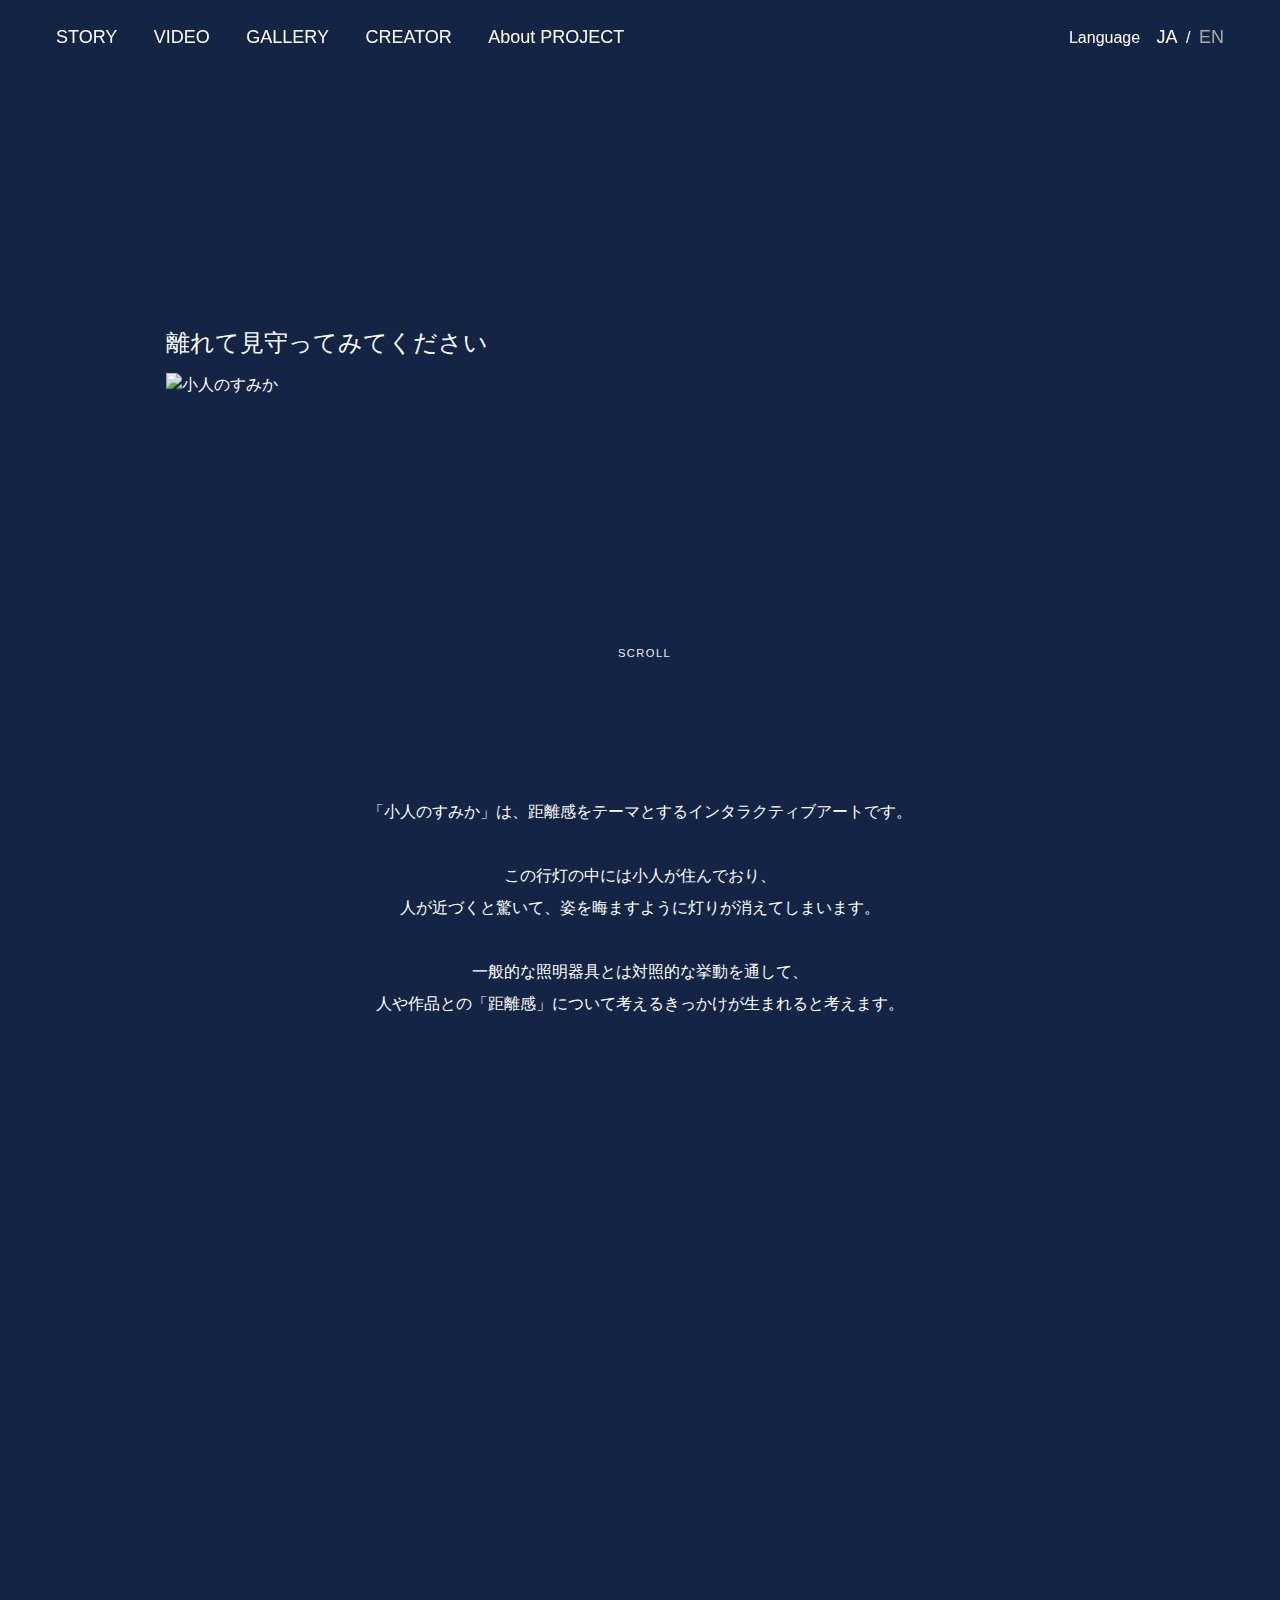
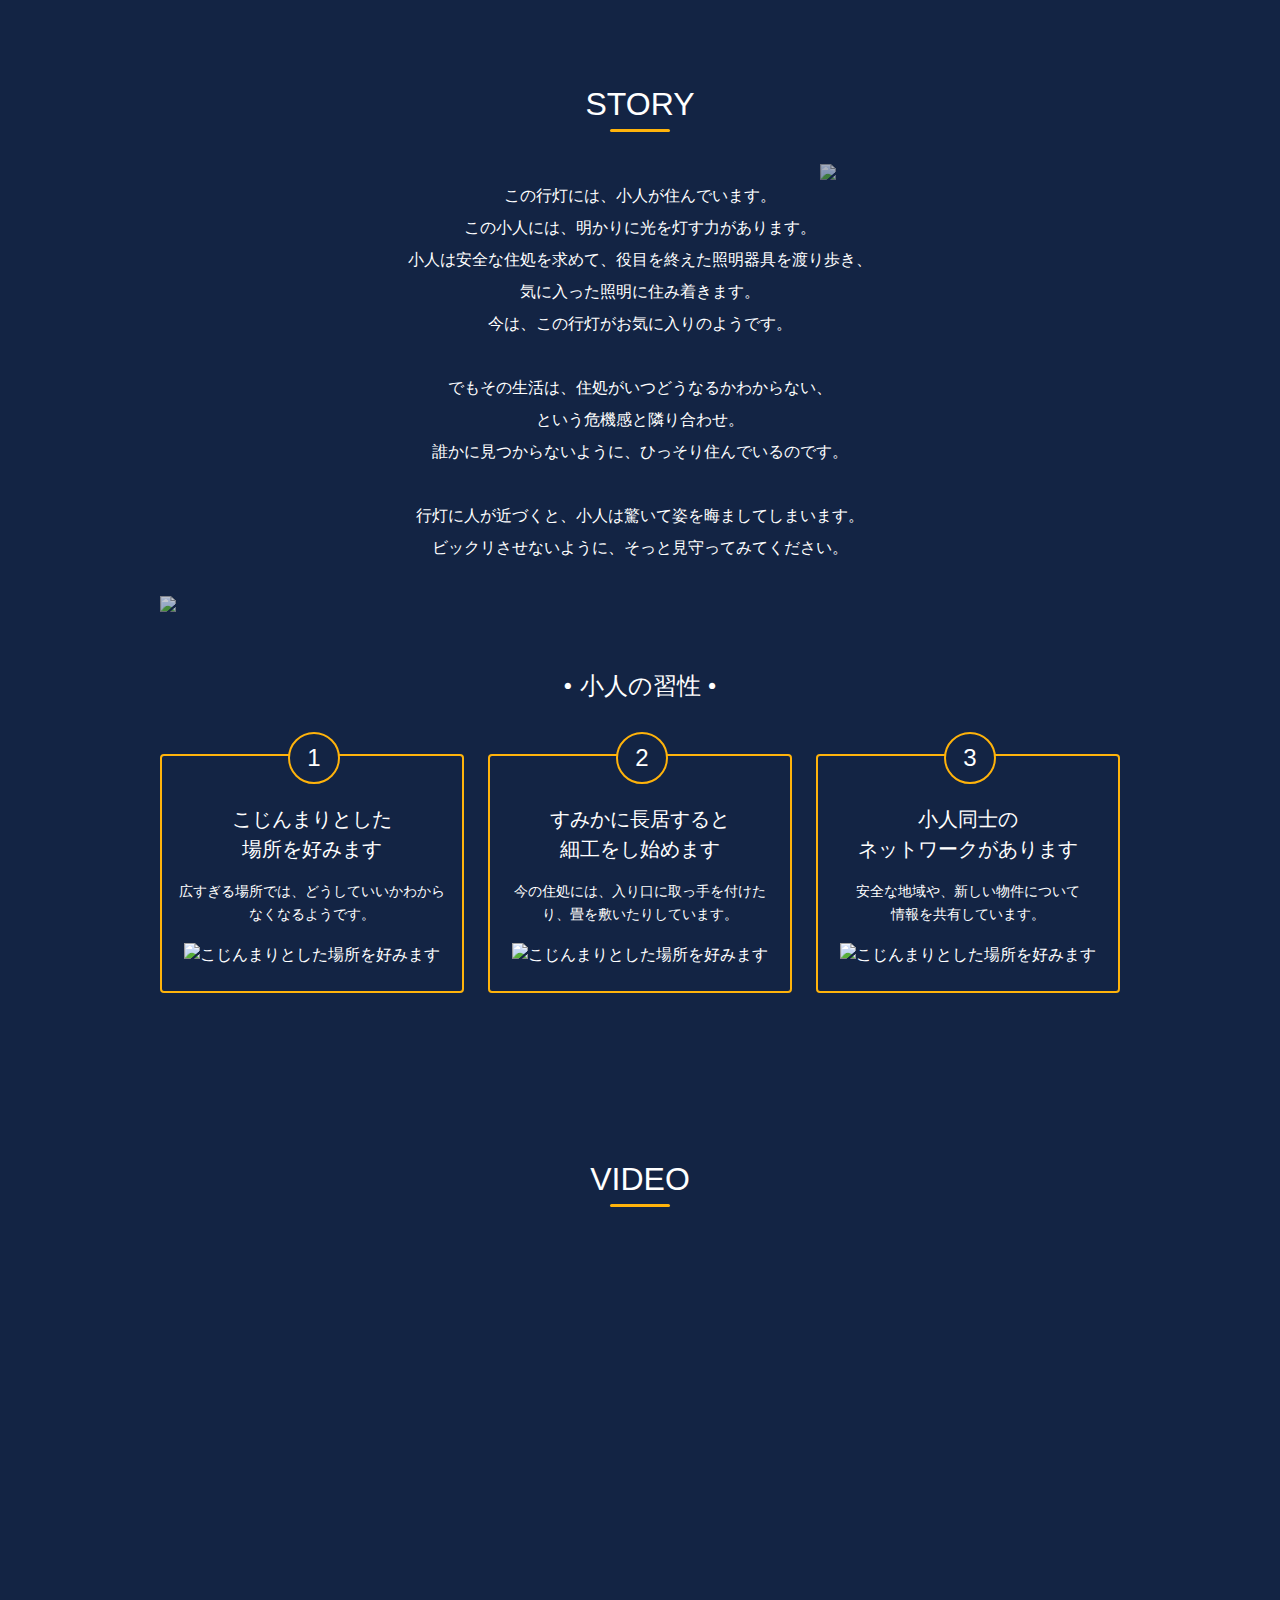
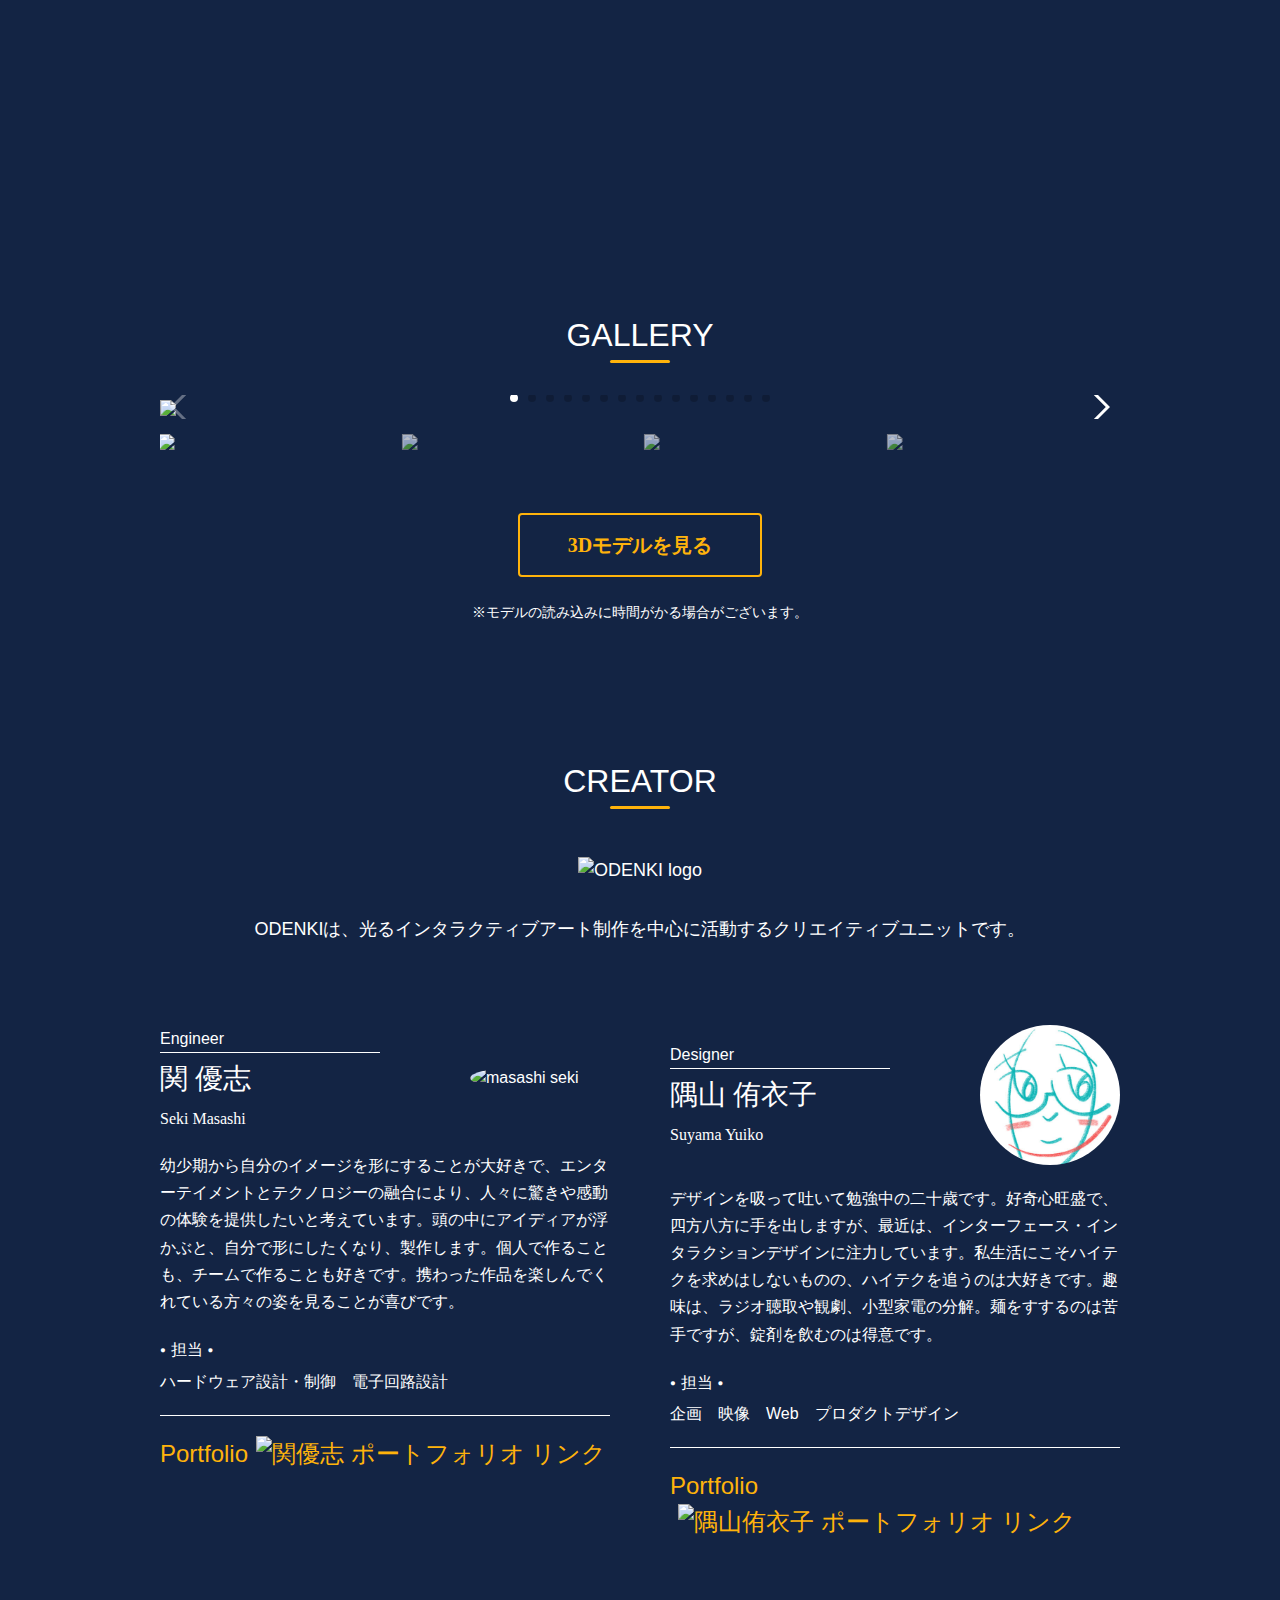
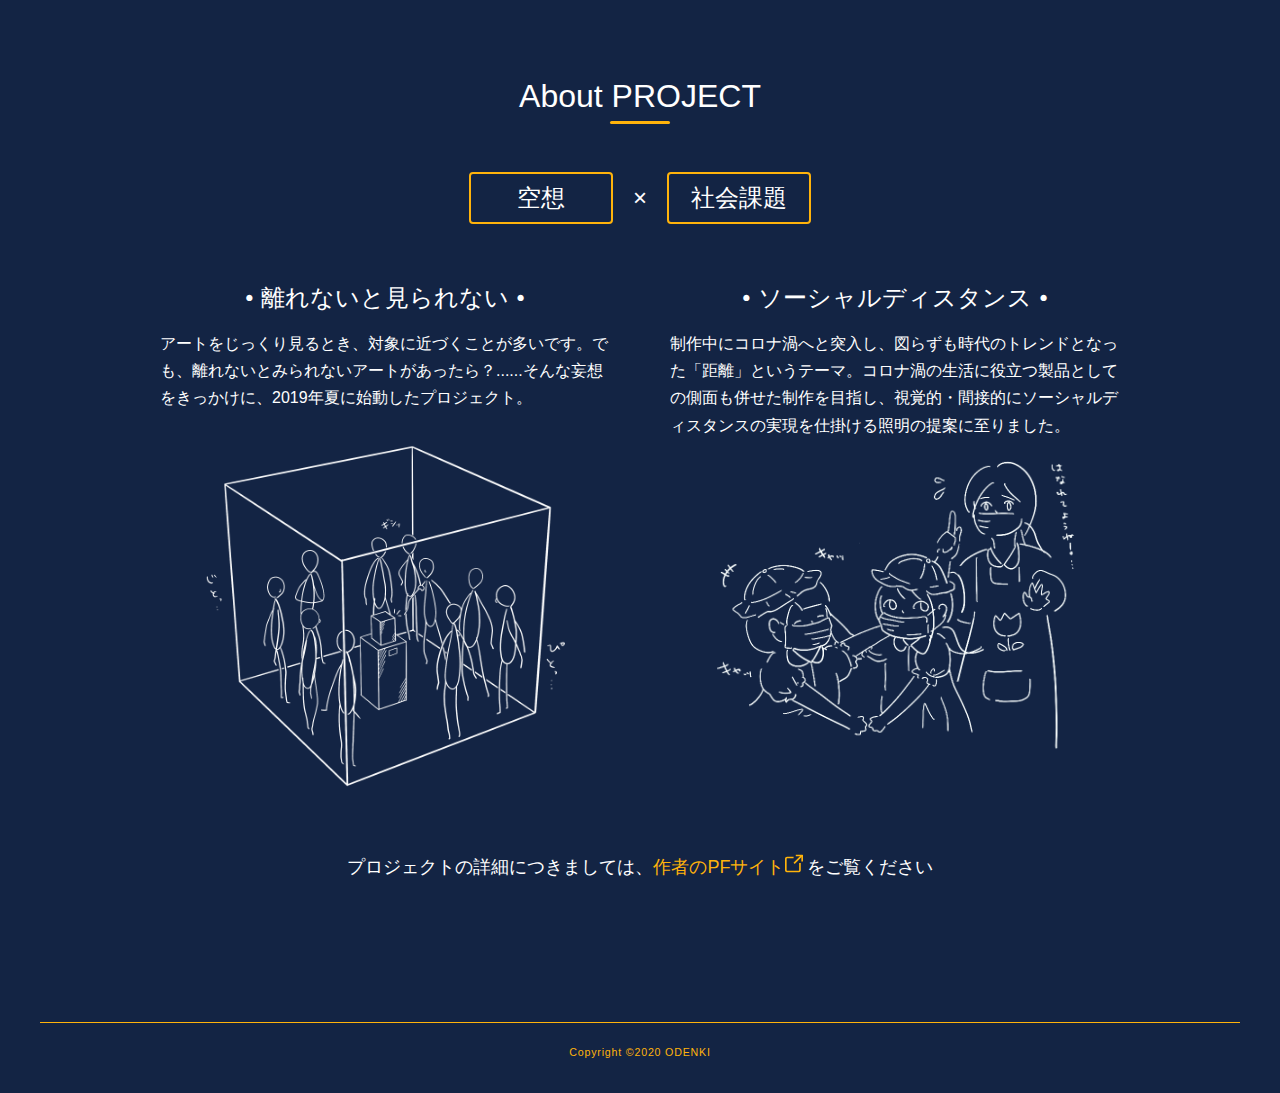
==== docs/index.html @ a50a271d "動画の復活" ====
<!DOCTYPE html>
<html lang="ja">

<head prefix="og: http://ogp.me/ns# fb: http://ogp.me/ns/fb# website: http://ogp.me/ns/website#">
  <meta charset="utf-8">
  <title>小人のすみか | ODENKI</title>
  <link rel="stylesheet" href="styles/swiper.min.css">
  <link rel="stylesheet" href="styles/styles.css">
  <link rel="stylesheet" href="styles/header.css">
  <meta property="og:url" content="https://sumikko-mountain.github.io/the-dwelling-of-dwarf/" />
  <meta property="og:type" content="website" />
  <meta property="og:title" content="小人のすみか | ODENKI" />
  <meta property="og:description" content="インタラクティブアート「小人のすみか」の作品紹介ページです。" />
  <meta property="og:site_name" content="小人のすみか" />
  <meta property="og:image" content="http://drive.google.com/uc?export=view&id=1J8R47Rl4eun4Mq2E51QcaLqMOpoLp362" />
  <meta property="fb:app_id" content="4544812775591364" />

  <meta name="twitter:card" content="summary_large_image" />
  <meta name="twitter:site" content="@odenki_lab" />
  <meta name="twitter:player" content="@odenki_lab" />
  <!--favicon-->
  <link rel="icon" href="./img/favicon.ico" />
  <link rel="apple-touch-icon" href="./img/favicons/apple-touch-icon-180x180.png" sizes="180x180">
  <link rel="icon" type="image/png" href="./img/favicons/android-chrome-192x192.png" sizes="192x192">

  <meta name="viewport" content="initial-scale=1,maximum-scale=1,user-scalable=no" />
  <!--font-->
  <script type="text/javascript" src="//typesquare.com/3/tsst/script/ja/typesquare.js?5f212f1631a04631a9715ceee90393a3"
    charset="utf-8"></script>
  <!--JS-->
  <script src="./js/swiper.min.js"></script>
  <script src="https://code.jquery.com/jquery-3.5.1.min.js"
    integrity="sha256-9/aliU8dGd2tb6OSsuzixeV4y/faTqgFtohetphbbj0=" crossorigin="anonymous"></script>

</head>

<body>




  <!-- header -->
  <header class="header" id="head_wrap">
    <div class="inner">
      <div id="mobile-head">

        <div id="nav-toggle">
          <div>
            <span></span>
            <span></span>
            <span></span>
          </div>
        </div>
      </div>
      <nav id="global-nav">
        <ul class="menus">
          <li class="menu"><a href="#story">STORY</a></li>
          <li class="menu"><a href="#video">VIDEO</a></li>
          <li class="menu"><a href="#gallery">GALLERY</a></li>
          <li class="menu"><a href="#creator">CREATOR</a></li>
          <li class="menu"><a href="#creator">About PROJECT</a></li>
        </ul>
        <ul class="langu-menu">
          <li class="language last-menu">
            <div>
              <span id="language-menu">Language</span>
              <a class="language-choice" href="./index.html">JA</a>
              <span class="language-or">/</span>
              <a id="inactive" class="language-choice" href="./index-en.html">EN</a>
            </div>
          </li>

        </ul>
      </nav>
    </div>
  </header>
  <!-- /header -->



  <!-- hero background video -->
  <div class="video-wrap">
    <!-- video file -->
    <video id="bg-video" src="./img/dwarf_webmovie_half.webm" poster="./img/dwarf_hero.jpg" autoplay loop></video>
    <!-- contentss on video -->
    <div class="on-video">
      <div class="catch-copy">
        <p class="copy">離れて見守ってみてください</p>
        <img src="./img/andon_logo_wh.svg" alt="小人のすみか"></img>
      </div>

    </div>

    <div class="scrolldown"><span>SCROLL</span></div>

  </div>


  <main>

    <section class="scrollbox1">

      <div class="text-center">
        <p class="ja">
          「小人のすみか」は、距離感をテーマとするインタラクティブアートです。
        </p>
        <p class="ja">
          この行灯の中には小人が住んでおり、<br>
          人が近づくと驚いて、姿を晦ますように灯りが消えてしまいます。
        </p>
        <p class="ja">
          一般的な照明器具とは対照的な挙動を通して、<br>
          人や作品との「距離感」について考えるきっかけが生まれると考えます。
        </p>
      </div>



    </section>


    <div class="parallax-bg">
      <!--固定背景-->
    </div>

    <section class="one-section scrollbox2">

      <h2><a class="section-title" name="story">STORY</a></h2>



      <div class="story">
        <img class="dwarf-lighting" src="./img/dwarf_lighting_wh.png">
        <img class="dwarf-search" src="./img/dwarf_search_wh.png">

        <div class="text-center story">
          <p class="ja">
            この行灯には、小人が住んでいます。<br>
            この小人には、明かりに光を灯す力があります。<br>
            小人は安全な住処を求めて、役目を終えた照明器具を渡り歩き、<br>
            気に入った照明に住み着きます。<br>
            今は、この行灯がお気に入りのようです。<br>
          </p>
          <p class="ja">
            でもその生活は、住処がいつどうなるかわからない、<br>
            という危機感と隣り合わせ。<br>
            誰かに見つからないように、ひっそり住んでいるのです。<br>
          </p>
          <p class="ja">
            行灯に人が近づくと、小人は驚いて姿を晦ましてしまいます。<br>
            ビックリさせないように、そっと見守ってみてください。
          </p>
        </div>
      </div>




      <section class="habit">
        <h3 class="habit-head"><span class="text_maru">●</span><span class="text_title">小人の習性</span><span
            class="text_maru">●</span></h3>


        <div class="flexBox-habitat">

          <section class="card-habit">

            <div class="card-content">
              <h4 class="habit-title">こじんまりとした<br>場所を好みます</h4>
              <p class="habit-detail">
                広すぎる場所では、どうしていいかわからなくなるようです。
              </p>
              <img class="habit-img" src="img/dwarf_neatly_wh.png" alt="こじんまりとした場所を好みます">
            </div>

            <div class="maru">
              <span>1</span>
            </div>

          </section>


          <section class="card-habit">

            <div class="card-content">
              <h4 class="habit-title">すみかに長居すると<br>
                細工をし始めます</h4>
              <p class="habit-detail">
                今の住処には、入り口に取っ手を付けたり、畳を敷いたりしています。<br>
              </p>
              <img class="habit-img" src="img/dwarf_carpenter_wh.png" alt="こじんまりとした場所を好みます">
            </div>

            <div class="maru">
              <span>2</span>
            </div>

          </section>


          <section class="card-habit">

            <div class="card-content">
              <h4 class="habit-title">小人同士の<br>
                ネットワークがあります</h4>
              <p class="habit-detail">
                安全な地域や、新しい物件について<br>
                情報を共有しています。
              </p>
              <img class="habit-img" src="img/dwarf_network_wh.png" alt="こじんまりとした場所を好みます">
            </div>

            <div class="maru">
              <span>3</span>
            </div>

          </section>

      </section>



    </section>




    <!--VIDEO-->
    <section class="one-section">
      <h2><a class="section-title" name="video">VIDEO</a></h2>
      <div class="youtube-wrap">
        <iframe width="800" height="450" src="https://www.youtube.com/embed/JTCc5haTbww" frameborder="0"
          allow="accelerometer; autoplay; encrypted-media; gyroscope; picture-in-picture" allowfullscreen></iframe>
      </div>


    </section>


    <!--GALLERY-->
    <section class="one-section">
      <h2><a class="section-title" name="gallery">GALLERY</a></h2>


      <div class="sample sample06">
        <div class="swiper-container main">
          <div class="swiper-wrapper">
            <div class="swiper-slide"><img src="./img/gallery/01_IMG_1844_edit.jpg"></div>
            <div class="swiper-slide"><img src="./img/gallery/02_IMG_1835_edit.jpg"></div>
            <div class="swiper-slide"><img src="./img/gallery/03_IMG_1994_edit.jpg"></div>
            <div class="swiper-slide"><img src="./img/gallery/04_IMG_2103_edit.jpg"></div>
            <div class="swiper-slide"><img src="./img/gallery/05_IMG_2032_edit.jpg"></div>
            <div class="swiper-slide"><img src="./img/gallery/06_IMG_2113_edit.jpg"></div>
            <div class="swiper-slide"><img src="./img/gallery/07_IMG_0069_edit.jpg"></div>
            <div class="swiper-slide"><img src="./img/gallery/08_IMG_0078_edit.jpg"></div>
            <div class="swiper-slide"><img src="./img/gallery/09_IMG_0072_edit.jpg"></div>
            <div class="swiper-slide"><img src="./img/gallery/10_S__4694038_edit.jpg"></div>
            <div class="swiper-slide"><img src="./img/gallery/11_IMG_1052_edit.jpg"></div>
            <div class="swiper-slide"><img src="./img/gallery/12_IMG_1112_edit.jpg"></div>
            <div class="swiper-slide"><img src="./img/gallery/13_IMG_1403_edit.jpg"></div>
            <div class="swiper-slide"><img src="./img/gallery/14_IMG_1906_edit.jpg"></div>
            <div class="swiper-slide"><img src="./img/gallery/15_IMG_1396_edit.jpg"></div>
          </div>

          <div class="swiper-pagination"></div>

          <div class="swiper-button-prev"></div>
          <div class="swiper-button-next"></div>

        </div>

        <div class="swiper-container thumbnail">
          <div class="swiper-wrapper">
            <div class="swiper-slide"><img src="./img/gallery/01_IMG_1844_edit.jpg"></div>
            <div class="swiper-slide"><img src="./img/gallery/02_IMG_1835_edit.jpg"></div>
            <div class="swiper-slide"><img src="./img/gallery/03_IMG_1994_edit.jpg"></div>
            <div class="swiper-slide"><img src="./img/gallery/04_IMG_2103_edit.jpg"></div>
            <div class="swiper-slide"><img src="./img/gallery/05_IMG_2032_edit.jpg"></div>
            <div class="swiper-slide"><img src="./img/gallery/06_IMG_2113_edit.jpg"></div>
            <div class="swiper-slide"><img src="./img/gallery/07_IMG_0069_edit.jpg"></div>
            <div class="swiper-slide"><img src="./img/gallery/08_IMG_0078_edit.jpg"></div>
            <div class="swiper-slide"><img src="./img/gallery/09_IMG_0072_edit.jpg"></div>
            <div class="swiper-slide"><img src="./img/gallery/10_S__4694038_edit.jpg"></div>
            <div class="swiper-slide"><img src="./img/gallery/11_IMG_1052_edit.jpg"></div>
            <div class="swiper-slide"><img src="./img/gallery/12_IMG_1112_edit.jpg"></div>
            <div class="swiper-slide"><img src="./img/gallery/13_IMG_1403_edit.jpg"></div>
            <div class="swiper-slide"><img src="./img/gallery/14_IMG_1906_edit.jpg"></div>
            <div class="swiper-slide"><img src="./img/gallery/15_IMG_1396_edit.jpg"></div>
          </div>
        </div>
      </div>



      <div class="model-link">
        <a class="btn-border" href="./3dviewer/model.html">3Dモデルを見る</a>
        <p>※モデルの読み込みに時間がかる場合がございます。</p>
      </div>

    </section>





    <!--CREATOR-->
    <section class="one-section">
      <h2><a class="section-title" name="creator">CREATOR</a></h2>
      <div class="about-odenki">
        <img class="logo" src="img/odenki_ logoset.svg" alt="ODENKI logo">
        <p>ODENKIは、光るインタラクティブアート制作を中心に活動するクリエイティブユニットです。</p>
      </div>
      <div class="flexBox-creator">


        <section class="a-creator flex-two-item first-flex-item">

          <div class="creator-about">
            <div class="names">
              <p class="job-title">Engineer</p>
              <h3 class="name">関 優志</h3>
              <p class="name-en">Seki Masashi</p>
            </div>
            <img class="creator-img" src="img/sekineko.png" alt="masashi seki">
          </div>

          <div class="creator-detail">
            <p class="introduction">
              幼少期から自分のイメージを形にすることが大好きで、エンターテイメントとテクノロジーの融合により、人々に驚きや感動の体験を提供したいと考えています。頭の中にアイディアが浮かぶと、自分で形にしたくなり、製作します。個人で作ることも、チームで作ることも好きです。携わった作品を楽しんでくれている方々の姿を見ることが喜びです。
            </p>
            <p class="role-head"><span class="text_maru">●</span><span class="text_title">担当</span><span
                class="text_maru">●</span></p>
            <p class="role">ハードウェア設計・制御　電子回路設計
            </p>
          </div>

          <div class="portfolio external-link">
            <a href="https://www.masashi.tech/">Portfolio<span><img src="./img/external-link_yw.svg"
                  alt="関優志 ポートフォリオ リンク"></span></a>
          </div>

        </section>
        <section class="a-creator flex-two-item">

          <div class="creator-about">
            <div class="names">
              <p class="job-title">Designer</p>
              <h3 class="name">隅山 侑衣子</h3>
              <p class="name-en">Suyama Yuiko</p>
            </div>
            <img class="creator-img" src="img/yui_400x400.png" alt="yuiko suyama">
          </div>

          <div class="creator-detail">
            <p class="introduction">
              デザインを吸って吐いて勉強中の二十歳です。好奇心旺盛で、四方八方に手を出しますが、最近は、インターフェース・インタラクションデザインに注力しています。私生活にこそハイテクを求めはしないものの、ハイテクを追うのは大好きです。趣味は、ラジオ聴取や観劇、小型家電の分解。麺をすするのは苦手ですが、錠剤を飲むのは得意です。
            </p>
            <p class="role-head"><span class="text_maru">●</span><span class="text_title">担当</span><span
                class="text_maru">●</span></p>
            <p class="role">企画　映像　Web　プロダクトデザイン
            </p>
          </div>

          <div class="portfolio external-link">
            <a href="https://mt-sumikko.com/">Portfolio<span><img src="./img/external-link_yw.svg"
                  alt="隅山侑衣子 ポートフォリオ リンク"></span></a>
          </div>

        </section>

    </section>

    <!--About PROJECT-->
    <section class="one-section">
      <h2><a class="section-title" name="project">About PROJECT</a></h2>
      <div class="theme">
        <span class="box-text">空想</span><span class="cross">×</span><span class="box-text">社会課題</span>
      </div>
      <div class="flexBox-creator">
        <section class="a-statement flex-two-item first-flex-item">
          <h3 class="statement-title"><span class="text_maru">●</span><span class="text_title">離れないと見られない</span><span
              class="text_maru">●</span></h3>

          <p class="statement-detail">
            アートをじっくり見るとき、対象に近づくことが多いです。でも、離れないとみられないアートがあったら？......そんな妄想をきっかけに、2019年夏に始動したプロジェクト。
          </p>
          <img src="./img/dwarf_idea_sound_wh.png" alt="小人のすみか ことの発端">
        </section>


        <section class="a-statement flex-two-item">

          <h3 class="statement-title"><span class="text_maru">●</span><span class="text_title">ソーシャルディスタンス </span><span
              class="text_maru">●</span></h3>

          <p class="statement-detail">
            制作中にコロナ渦へと突入し、図らずも時代のトレンドとなった「距離」というテーマ。コロナ渦の生活に役立つ製品としての側面も併せた制作を目指し、視覚的・間接的にソーシャルディスタンスの実現を仕掛ける照明の提案に至りました。
          </p>
          <img src="./img/distance_wh.png" alt="小人のすみか ことの発端">
        </section>

        <div class="to-detail">
          <p class="external-link">プロジェクトの詳細につきましては、<a class=""
              href="https://mt-sumikko.com/works/dwarf">作者のPFサイト<span><img src="./img/external-link_yw_18.svg"
                  alt="小人のすみか 詳細解説 リンク"></span></a>をご覧ください</p>
        </div>
      </div>

    </section>




  </main>
  <!--
  <div class="follow-twitter">
    <a href="https://twitter.com/odenki_lab?ref_src=twsrc%5Etfw" class="twitter-follow-button"
      data-show-count="false">Follow @odenki_lab</a>
    <script async src="https://platform.twitter.com/widgets.js" charset="utf-8"></script>
  </div>-->

  <footer>
    <p>Copyright ©2020 ODENKI</p>
  </footer>


  <!--topに戻る-->
  <div id="js-scroll-fadein" class="js-scroll-fadein arrow">
    <img id="view" src="./img/gototop.svg" width=60px height=auto>

  </div>
  <script src="js/index.js"></script>
  <!--読み込み最後じゃないと失敗するっぽい-->
</body>

</html>

<!--
  Special Thaks
  https://www.willstyle.co.jp/blog/724/
  https://niwaka-web.com/flexbox_reverse02/
  https://www.webopixel.net/javascript/1060.html
  https://into-the-program.com/upper-lower-scroll/
  https://webdesignday.jp/inspiration/technique/css/3876/
  https://www.netshop7.com/blog2/kasaneru-css/
  https://www.willstyle.co.jp/blog/724/
  https://xn--web-oi9du9bc8tgu2a.com/js-swiper-sample/
  https://www.puzzle-web.jp/archive/1298/
-->
---- docs/styles/styles.css ----
@charset "UTF-8";

:root {
    --color-gray-1: #333;
    --color-gray-2: #666;
    --color-gray-3: #999;
    --color-gray-4: #bbb;
    --color-gray-5: #d9d9d9;
    --color-gray-6: #f5f5f5;
    --color-gray-7: #fafafa;
    --color-white: #fff;
    --color-key: #132444;
    --color-key-light:#DBEDF0;
    --color-odenki:#FFB30B;
  }


 /* http://meyerweb.com/eric/tools/css/reset/ 
    v2.0 | 20110126
    License: none (public domain)
 */
 
 /*デフォルトの設定があるとスタイリング時にわかりにくいので、こちらとりあえず削除します*/
 html, body, div, span, applet, object, iframe,
 h1, h2, h3, h4, h5, h6, p, blockquote, pre,
 a, abbr, acronym, address, big, cite, code,
 del, dfn, em, img, ins, kbd, q, s, samp,
 small, strike, strong, sub, sup, tt, var,
 b, u, i, center,
 dl, dt, dd, ol, ul, li,
 fieldset, form, label, legend,
 table, caption, tbody, tfoot, thead, tr, th, td,
 article, aside, canvas, details, embed,
 figure, figcaption, footer, header, hgroup,
 menu, nav, output, ruby, section, summary,
 time, mark, audio, video {
   margin: 0;
   padding: 0;
   border: 0;
   font-size: 100%;
   font: inherit;
   vertical-align: baseline; }
 
 /* HTML5 display-role reset for older browsers */
 article, aside, details, figcaption, figure,
 footer, header, hgroup, menu, nav, section {
   display: block; }
 

 /*各種見出しとかタグのデフォルト設定*/


 /* ----- 背景用の動画ファイル ----- */
#bg-video{
 /* position: fixed;
  right: 0;
  bottom: 0;*/
  min-width: 100%;
  min-height: 100%;
  width: 100vw;
  height: auto;
  z-index: -100;
  /*background: url('.,/img/dwarf_hero.jpg') no-repeat;*/
  background-size: cover;
 }
 /* ----- 背景の上に表示させたいコンテンツ ----- */
 .on-video{

  z-index: 2; /*必ず必要*/


  position:absolute;
  /*max-width:480px;*/

  top: 50%;
  left: 12%;
  -ms-transform: translate(-0%,-50%);
  -webkit-transform: translate(-0%,-50%);
  transform: translate(-0%,-50%);
  margin:0;
  padding:12px;
 }




/*====== 9-1-1 縦線が動いてスクロールを促す =======*/

/*スクロールダウン全体の場所*/
.scrolldown{
  /*描画位置※位置は適宜調整してください*/
position:absolute;
left:50%;
bottom:10px;
  /*全体の高さ*/
height:50px;
}

/*Scrollテキストの描写*/
.scrolldown span{
  /*描画位置*/
position: absolute;
left:-22px;
top: -15px;

color: #eee;
font-size: 0.7rem;
letter-spacing: 0.125em;
}

/* 線の描写 */
.scrolldown::after{
content: "";

position: absolute;
top: 0;

width: 1px;
height: 30px;
background: #eee;

animation: pathmove 1.6s ease-in-out infinite;
opacity:0;
}

/*高さ・位置・透過が変化して線が上から下に動く*/

@keyframes pathmove{
	0%{
		height:0;
		top:0;
		opacity: 0;
	}
	30%{
    height:20px;
		opacity: 1;
	}
	100%{
   
		top:30px;
		opacity: 0;
	}
}



 .catch-copy{
  color: #fff;
  position: relative;
  height: 100%;
  width: 100%;
  /*text-align: center;*/
}

.catch-copy img{
  max-width:420px;
  width:36vw;
  min-width:200px;
}

p.copy{
  font-size:1.5rem;
margin-bottom:0.4em;
}

.video-wrap{
 height: calc(100vw/16*9);
 position: relative;
 /*background: linear-gradient(-45deg, rgba(0,0,0, 0.4),rgba(0,0,0, 0.6));*/
}





.one-section{/*各セクション間の余白*/
  margin:0 auto 140px auto; 
  padding:0 24px;
  max-width:960px;

}
 

.about-odenki{
  text-align: center;/*1行ものには必要*/
  margin: 60px auto 80px;
  max-width:960px;
  font-size:18px;
}
.about-odenki >p{
  margin-top:30px;
  font-size:1.125rem;

}
img.logo{
  width:180px;
}

 
   a.section-title {
    position: relative;
       font-weight: 400;
      /* letter-spacing:0.07em;*/
       font-size: 2rem;
       color: #FFF;
       text-align: center;
       display:block;
       pointer-events: none;
       line-height:1;
    
       margin-bottom:44px;
    
     }
     .section-title:before {
      content: '';
      position: absolute;
      bottom: -12px;/*見出しの文字からどのくらい話すか　数値がでかいほど離れる*/
      display: inline-block;
      width: 60px;
      height: 3px;
      left: 50%;
      transform: translateX(-50%);
      background-color: #FFB30B;
      border-radius: 2px;

    
    }
    /*https://copypet.jp/120/　文字の下に短めのライン*/

  

   /*  p{
       font-size: 16px;
     }*/
     ol, ul {
         list-style: none; 
     }
     a { 
         text-decoration: none ;
         cursor: pointer;
         color:#FFF;
     }
 
  
     a:visited {
      /*color:#FFF;*/
    }
     a:hover {
    /*color:#AAA;*/
    }
     a:active {
      color:#FFF;
    }


 
 body{
  background-color:#132444;
  color: #FFF;
  margin: 0px auto;
  font-family: /*'Source Code Pro',*/"A1 Gothic L","Hiragino Kaku Gothic ProN", "ヒラギノ角ゴ ProN W3","遊ゴシック",sans-serif;
line-height:1.5;
 
  }
  a{
  
    color:var(--color-odenki);
    
  }
  a:hover{
    opacity:0.75;
  }
  

  /*固定する背景*/
div.text-center {
  box-sizing: border-box;

  align-items: center;
  justify-content: center;
  height: 100%;
  padding: 1rem;
  /*background-color:rgba(19,36,68,0.8);*/
  background: radial-gradient(rgba(19,36,68,0.8) 0%, rgba(19,36,68,0) 100%);
  /*-webkit-backdrop-filter: blur(1px);
  backdrop-filter: blur(1px);*/
}
.parallax-bg {
  background-image: url('../img/IMG_2102_edit.jpg');
  background-attachment: fixed;
  background-position: 30%;
  background-size: cover;
  background-repeat: no-repeat;
  height:480px;
}

/*スクロールするコンテンツ*/
.scrollbox1 {
margin:60px auto;
}
.scrollbox2 {
margin-top:80px;
}

div.story{
  position:relative;
  margin-bottom:60px;
}
.dwarf-lighting{
position:absolute;
right:0;
top:0;
max-width:300px;
width:20vw;
width:300px;
opacity: 0.75;
}
.dwarf-search{
  position:absolute;
  left:0;
  bottom:0;
  max-width:300px;
width:300px;
opacity: 0.75;
}
 
  
  footer {
    border-top: 1px solid #FFB30B;
     position: relative;
    /* display: table;*/
    max-width:1200px;
     width: 100%;
     bottom: 0px;
     justify-content: center;
     text-align: center;
     line-height: 1.5em;
     letter-spacing: 0.8px;
     margin: 140px auto 32px auto;
     padding: 20px 0 0 0;
    }
 
     footer p {
       font-size:8pt; 
       color:#FFB30B;
      }
     footer a {
       text-decoration: none; 
      }
       
 
  .float-clear{
     clear:both;
 }


 /*グロナビ　ヘッダーのスタイル*/


p{
  color:#FFF;
  line-height: 1.7em;
}


   /*グロナビのうち現在いる親の階層　を黒くする*/
.nav-list-item >a.here{
  color:#FFF;
}
 






 main{
  margin:0 auto;
 }

   /*headr意外を取り囲む*/
 
main {
    /* min-height: 500px;*/
    /* background-color: #FFF;*/
     animation: fadeIn 3s ease 0s 1 normal;
     -webkit-animation: fadeIn 3s ease 0s 1 normal;
     margin: 0 auto;
     /*max-width:960px;*/
   
 }
 
  /*topにもどる*/
  .scroll-top {
         position: fixed;
         width: 100px;
         height: 50px;
         bottom: 40px;
         right: 40px;
         cursor: pointer;
         z-index: 100;
         -align: center;
      }
  .scroll-top img {
           width: 30px;
           height: auto; 
         }
 
 

 
  .js-scroll-fadein {
  transition: opacity 1s;
  visibility: hidden;
  opacity: 0;
}
.js-scroll-fadein.is-fadein {
  visibility: visible;
  opacity: 1;
}

/*--------------------------------
  arrow
--------------------------------*/
.arrow {
  position: fixed;
  right: 16px;
  bottom: 12px;
  color: #fff;
  cursor: pointer;
  padding: 20px;
  transition: all 0.2s ease-in-out;
}
.arrow:hover {
  opacity: 0.8;
  bottom: 15px;
  -webkit-filter: drop-shadow(3px 3px 3px #333);
}
.arrow:before, .arrow:after {
}



.follow-twitter{
text-align: right;
padding:30px 0 0 0;

}




/*左右交互に表示*/
   
.box {
  display:flex;
  flex-direction: row;
  justify-content: space-between;
}


.pict {
  width: 36%;
 /* margin-left: 3%;*/
}

.pict img {
  width: 100%;
  height:auto;
  /*こうやって要素のサイズを明示しておかないと崩れる*/
}

.box-second {
  flex-direction: row-reverse;
}

.text-center{
max-width:600px;
margin: 0 auto;
text-align:center;
}
.text-center p{
  margin-bottom:2rem;
  line-height:2;
}


   i{
     padding-right:8px;
   }


div.rightText{
 margin-right:20px;
}
div.leftText{
 margin-left:20px;
}


.youtube-wrap {
  width: 100%;
  height: 0;
  position: relative;
  padding-top: 56.25%;
  overflow: hidden;
}

.youtube-wrap iframe {
  position: absolute;
  top: 0;
  left: 0;
  width: 100% !important;
  height: 100% !important;
}
/*https://www.eyesofc.co.jp/webeyes/category/homepage/642/ youtube埋め込み　レスポンシブ*/

.habit{
  margin: 30px auto;
}

h3.habit-head{
  text-align:center;
  color:#fff;
  font-size:1.5rem;
  margin-bottom:calc(32px + 24px);
  vertical-align: middle;
  line-height:1;
}

h3.statement-title{
  font-size:1.5rem;
  line-height:1;
}

span.text_maru{
font-size:0.6em;
vertical-align: middle;
}
span.text_title{
  display:inline-block;
  margin: 0 0.3em;
  vertical-align: middle;
}

.flexBox-habitat{
  max-width:960px;
  margin: 0 auto;
  display:-webkit-flex;
  display: flex;
  -webkit-justify-content: space-between;
  justify-content: space-between;
  padding:0;
   flex-direction: row;
   flex-wrap: wrap;
  
 }


.card-habit{
  position:relative;
  width: 300px;
  border-radius: 4px;
  text-align:center;
  border: 2px solid  #FFB30B;
  margin-bottom:30px;
  color:#fff;
}
.habit-img{
  width:200px;
  height:auto;
}

.maru {
  position:absolute;
  top:-24px;
  left:calc(150px - 24px);
 height:48px;
 width:48px;
 border-radius:50%;
 line-height:48px;
 text-align:center;
 background-color:var(--color-key);
 font-size:24px;
 border:2px solid  #FFB30B;
}


.habit-title{
  font-size:1.25rem;
  margin:16px 0;
}
.habit-detail{
  margin-bottom:16px;
  font-size:0.875rem;
}

     .card {
      width: 360px;
      /*background: #fff;*/
      border-radius: 4px;
      /*box-shadow: 0 2px 5px #ccc;*/
      text-align:center;
      border: 2px solid  #FFB30B;
    }
    .card-img {
      border-radius: 50%;
      max-width: 40%;
      height: auto;
      border:3px solid #FFB30B;
      margin :20px  0 auto ;
     
    }
    .card-content {
      padding: 32px 16px 24px 16px;
    }
    .card-title {
      font-size: 20px;
      text-align: center;
      color: #FFF;
    }



    .flexBox-creator{
      max-width:960px;
      margin: 0 auto;
      display:-webkit-flex;
      display: flex;
      -webkit-justify-content: space-between;
      justify-content: space-between;
      padding:0;
       flex-direction: row;
       flex-wrap: wrap;
      
     }



    .slider-for img{
      max-width:960px;
      width:100vw;
    }
    .slider-nav img{
max-width:130px;
      width:12vw;
    }



/*Swiper.js responsiveスライドショー*/

.sample06 .main {
  margin-bottom: 10px;
}

.sample06 .thumbnail .swiper-slide {
  cursor: pointer;
  opacity: .7;
}

.sample06 .thumbnail .swiper-slide-active {
  opacity: 1;
}

.sample06 .thumbnail .swiper-wrapper{
  margin-left: calc(-37.5% - 5px);
}

/*紹介されてるソースに加えて、画像の幅指定しないとすごいことに*/
.swiper-slide img {
  width: 100%;
  height: auto;
  vertical-align: middle;
  line-height: 1;
}

.model-link{
margin:60px auto;
text-align: center;
}
.model-link >p{
  margin-top:24px;
  font-size:0.875rem;
}
/*3Dモデルビューリンクボタンデザイン*/
.btn-border {
  font-family: "A1 Gothic R";
  display: inline-block;
  max-width: 240px;
  text-align: left;
  border: 2px solid  #FFB30B;
  font-size: 1.25rem;
  line-height: 1;
  color:  #FFB30B;
  text-decoration: none;
  font-weight: bold;
  padding: 20px 48px;
  border-radius: 4px;
  transition: .2s;
}

.btn-border:hover {
  background-color:  #FFB30B;
  border-color:  #FFB30B;
  color: #FFF;
}

.flex-two-item{
  max-width:450px;
  color:#fff;
}
.a-creator div.names{
  line-height:1;
  width:220px;
}


.creator-about{
  display: flex;
  justify-content: space-between;
  align-items: center;
  margin-bottom:20px;

}

h3.name{
  font-size:1.75rem;
  margin-bottom:12px;
  font-family: "A1 Gothic R";
}
p.name-en{
  font-size:1rem;
  font-family: "A1 Gothic R";
}
.creator-img{
  width:140px;
  border-radius: 50%;
}

.creator-detail{
  margin-bottom:20px;
  font-size:1rem;
  line-height:1.5;
  border-bottom:solid 1px #fff;
}
.creator-detail p.introduction{
  margin-bottom:20px;
}

p.job-title{
margin-bottom:12px;
font-size:1rem;
border-bottom:solid 1px #fff;
}
p.role-head{
margin-bottom:4px;
}
p.role{
  margin-bottom:20px;
}
.portfolio{
  font-size:1.5rem;
}

.portfolio span{
  margin-left:8px;
}


.external-link {
  align-items: center;
}

.a-statement img{
width:80%;
display: block;
margin: 0 auto;
}

h3.statement-title{
  margin-bottom:20px;
  text-align: center;
}

p.statement-detail{
  margin-bottom:20px;
}

div.theme{
  color:var(--color-white);
  font-size:1.5rem;
line-height:1;
margin:60px auto 60px auto;

text-align: center;
}
div.theme  span{
  display:inline-block;
}
.box-text{
  width:116px;
  padding:12px;
  border:solid 2px var(--color-odenki);
  border-radius: 4px;
}
span.cross{
margin:0 20px;
}

div.to-detail{
  margin-top:60px;
  text-align: center;
  font-size:1.125rem;
  width:100%;
}

div.to-detail span{
  margin-right:4px;
}
@media screen and (min-width: 400px) and (max-width:992px) {
  .flex-two-item{
    width:46%;
    min-width:340px;
  }


}
@media screen  and (max-width:992px) {
  .a-creator div.names{
    width:46%;
  }

  @media screen  and (max-width:400px) {
    .a-creator div.names{
      width:60%;

    }

    .creator-img{
      width:30%;
    }

}
    @media (max-width:768px) {

      .flexBox-creator{
        display:block;
       }
 .flex-two-item{
 margin:0 auto;
 width:100%;
 }
       .first-flex-item{
         margin-bottom:60px;
       }

      .flexBox-habitat{
        display:block;
      }

      img.logo{
        width:120px;
      }

      p.copy{
        font-size:1.2rem;
      }

      .dwarf-lighting, .dwarf-search{
      width:240px;
        }
  
      .box {
        flex-direction: column;
      }
     .box-second {
        flex-direction: column;
      }
      .text {
       max-width:100%;
      }

      .right{
        margin-right:0;
      }
 
      .pict {
        width:100%;
        margin-bottom: 10px;
        text-align: center;
      }
     .box-second .pict {
        margin-left: 0;
        margin-right: 0%;
      }
      .pict img {
        width:100%;
        height:auto;
      }


      .card-habit {
  
        margin:0 auto 80px auto;
      }

    }

    @media screen and (max-width: 640px) {


      #bg-video{
         width: auto;
         height: 100vh;
         z-index: -100;
         background-size: cover;
        }

      .one-section{
        padding:0 16px;
      
      }

      p.copy{
        font-size:1rem;
      }


      .hero{
    
          background-position: 20% 50%;
        
      }
    
      .hero img{
        left:20vw;
       width:60vw;
       max-width:360px;
       min-width:30vw;
      }
      
      .hero h3{
        left:20vw;
      font-size:16px;
      text-align:center;
      }
    
      .arrow {
        right: 0px;
        bottom: 0px;
      }
    
    }
---- docs/styles/header.css ----
@charset "UTF-8";

/*ーーーーーーーーーー
.header
ーーーーーーーーーーー*/

#head_wrap {
  top: 0px;
  /*position: relative;*/
  width: 100%;
  margin: 0px auto 0;
  line-height: 1;
  z-index: 999;
  height: 64px;/*headerの高さ分*/
  text-decoration: none;
  padding:0;
}


/*上スクロールで出現させたいとき*/
#head_wrap {
  margin-top: 0;
  top: 0;
  position: fixed;
  z-index: 9999;
  -webkit-transition: all 1s ease;
  -moz-transition: all 1s ease;
  -o-transition: all 1s ease;
  transition: all  1s ease;
  color:var(--color-white);
  /*border-bottom:solid 1.5px var(--color-gray-4);*/
}
.inner.hide{
  transform: translateY(-100%);
}



#head_wrap a {
  text-decoration: none;
}

#head_wrap .inner {
  max-width: 1200px;
  margin: 0 auto;
  position: relative;
  height:64px;
  transition: .5s;
 
}

#head_wrap .inner:after {
  content: "";
  clear: both;
  display: block;
}

#head_wrap h1.logo {
  float: left;
  margin: 26px 0 0 0; /*決め打ち調整*/
  font-size:0;
  padding: 0;
}
#head_wrap h1.logo > a {
height:0;
}

#global-nav {
  position: absolute;
  top: 0px;
  width:100%;
  display:flex;
  justify-content: space-between;
}


#global-nav ul {
  padding:0;
  margin:0;

}
ul.menus{
left:0;
}
ul.langu-menu{
    right:0;
}



#global-nav ul li {
  padding: 8px 0px;
  margin: 20px 16px 0 16px;
  list-style: none;
  line-height:1;
  display:inline-block;
}

.first-menu {
    margin-left:0px;
  }
  
.last-menu {
  margin-right:0px;
}


@media screen and (min-width: 769px) and (max-width: 1200px) {

    .first-menu {
      margin-left:16px;
    }
    
  .last-menu {
    margin-right:16px;
  }
  
  }

#global-nav ul li a {
  padding: 8px 0px;
  box-sizing: border-box;
  font-size: 1.125rem;
  color:#fff;
}

.last-menu a{
  padding-right:0px;
}



  

/* Fixed */

#head_wrap.fixed {
  margin-top: 0;
  top: 0;
  position: fixed;
  -webkit-transition: all 1s ease;
  -moz-transition: all 1s ease;
  -o-transition: all 1s ease;
  transition: all  1s ease;
  z-index: 9999;
  background: rgba(19,36,68,0.8);
}


/* Toggle Button */
#nav-toggle {
  display: none;
  position: absolute;
  right: 12px;
  top: 16px;
  width: 34px;
  height: 36px;
  cursor: pointer;
  z-index: 101;
}

#nav-toggle div {
  position: relative;
}


/*グロナビの現在地に下線を引く*/
#head_wrap .current-menu-item  {
  border-bottom:2px solid var(--color-key);
  }


  * {
    -webkit-tap-highlight-color: transparent;
}



/*言語のスタイル*/
.language{
    text-align: right;
    color: #FFF;
    position:relative;
    margin:0 30px;
    display:inline-block;
    padding:18px 0;
  }
 #language-menu{
   color: #FFF;
   font-size:1rem;
   margin-right:12px;
 }
 
 #global-nav ul li a#inactive{
   color:#AAA;
  }
 
  #global-nav ul li a#inactive:hover{
   color:#FFF;
  }
 
 
  .language-or{
    margin:0 4px;
    color: #FFF;
  }


@media (max-width: 768px) {
  #head_wrap {
    top: 0;
   position: fixed;
    margin-top: 0;
    width: 100%;
    padding: 0;
    /* Fixed reset */
  }
  #head_wrap .inner {
    width: 100%;
    height:auto;
    padding: 0;
  }
  #head_wrap .fixed {
    padding-top: 0;
    background: transparent;
  }
  #mobile-head {
    width: 100%;
    height: 64px;
    z-index: 999;
    position: relative;
  }
  .color-key{
    background:rgba(19,36,68,1);
  }

  #head_wrap.fixed {

    background: transparent;
  }

  #global-nav {
    display:block;
    position: absolute;
    /* 開いてないときは画面外に配置 */
    top: -500px;
 background: rgba(19,36,68,1);
    width: 100%;
    text-align: center;
    -webkit-transition: .5s ease-in-out;
    -moz-transition: .5s ease-in-out;
    transition: .5s ease-in-out;
  }
  #global-nav ul {
    list-style: none;
    position: static;
    right: 0;
    bottom: 0;
    font-size: 0.875rem;
    margin-top: 20px;
  }
  #global-nav ul li {
    border-right: none;
    margin-top:0px;
    padding:16px;
    margin:0;
    float: none;
    position: static;
    display:block;
  }

  #global-nav ul li:active{
 background-color: rgba(255,179,11,1);
  }
  li.menu a{
    width: 100%;
    display: block;
    padding: 5px 0;
  }
  a.language-choice{
    display: inline;
  }

  #nav-toggle {
    display: block;
  }
  /* #nav-toggle 切り替えアニメーション */
  #nav-toggle span {
    display: block;
    position: absolute;
    height: 2px;
    width: 100%;
    background: var(--color-white);
    left: 0;
    -webkit-transition: .35s ease-in-out;
    -moz-transition: .35s ease-in-out;
    transition: .35s ease-in-out;
  }
  #nav-toggle span:nth-child(1) {
    top: 0;
  }
  #nav-toggle span:nth-child(2) {
    top: 11px;
  }
  #nav-toggle span:nth-child(3) {
    top: 22px;
  }
  .open #nav-toggle span:nth-child(1) {
    top: 11px;
    -webkit-transform: rotate(315deg);
    -moz-transform: rotate(315deg);
    transform: rotate(315deg);
  }
  .open #nav-toggle span:nth-child(2) {
    width: 0;
    left: 50%;
  }
  .open #nav-toggle span:nth-child(3) {
    top: 11px;
    -webkit-transform: rotate(-315deg);
    -moz-transform: rotate(-315deg);
    transform: rotate(-315deg);
  }
  /* #global-nav スライドアニメーション */
  .open #global-nav {
    /* #global-nav top + #mobile-head height */
    -moz-transform: translateY(556px);
    -webkit-transform: translateY(556px);
    transform: translateY(556px);
  }

  li.language {
    border-bottom:1px solid rgba(255,255,255,0.5);
    text-align: center;
    margin-bottom:12px;
}

#head_wrap .current-menu-item{
  background-color:var(--color-key-light);
  border-bottom:none;
}
#head_wrap .current-menu-item:last-child{
  margin-bottom:16px;
}


}
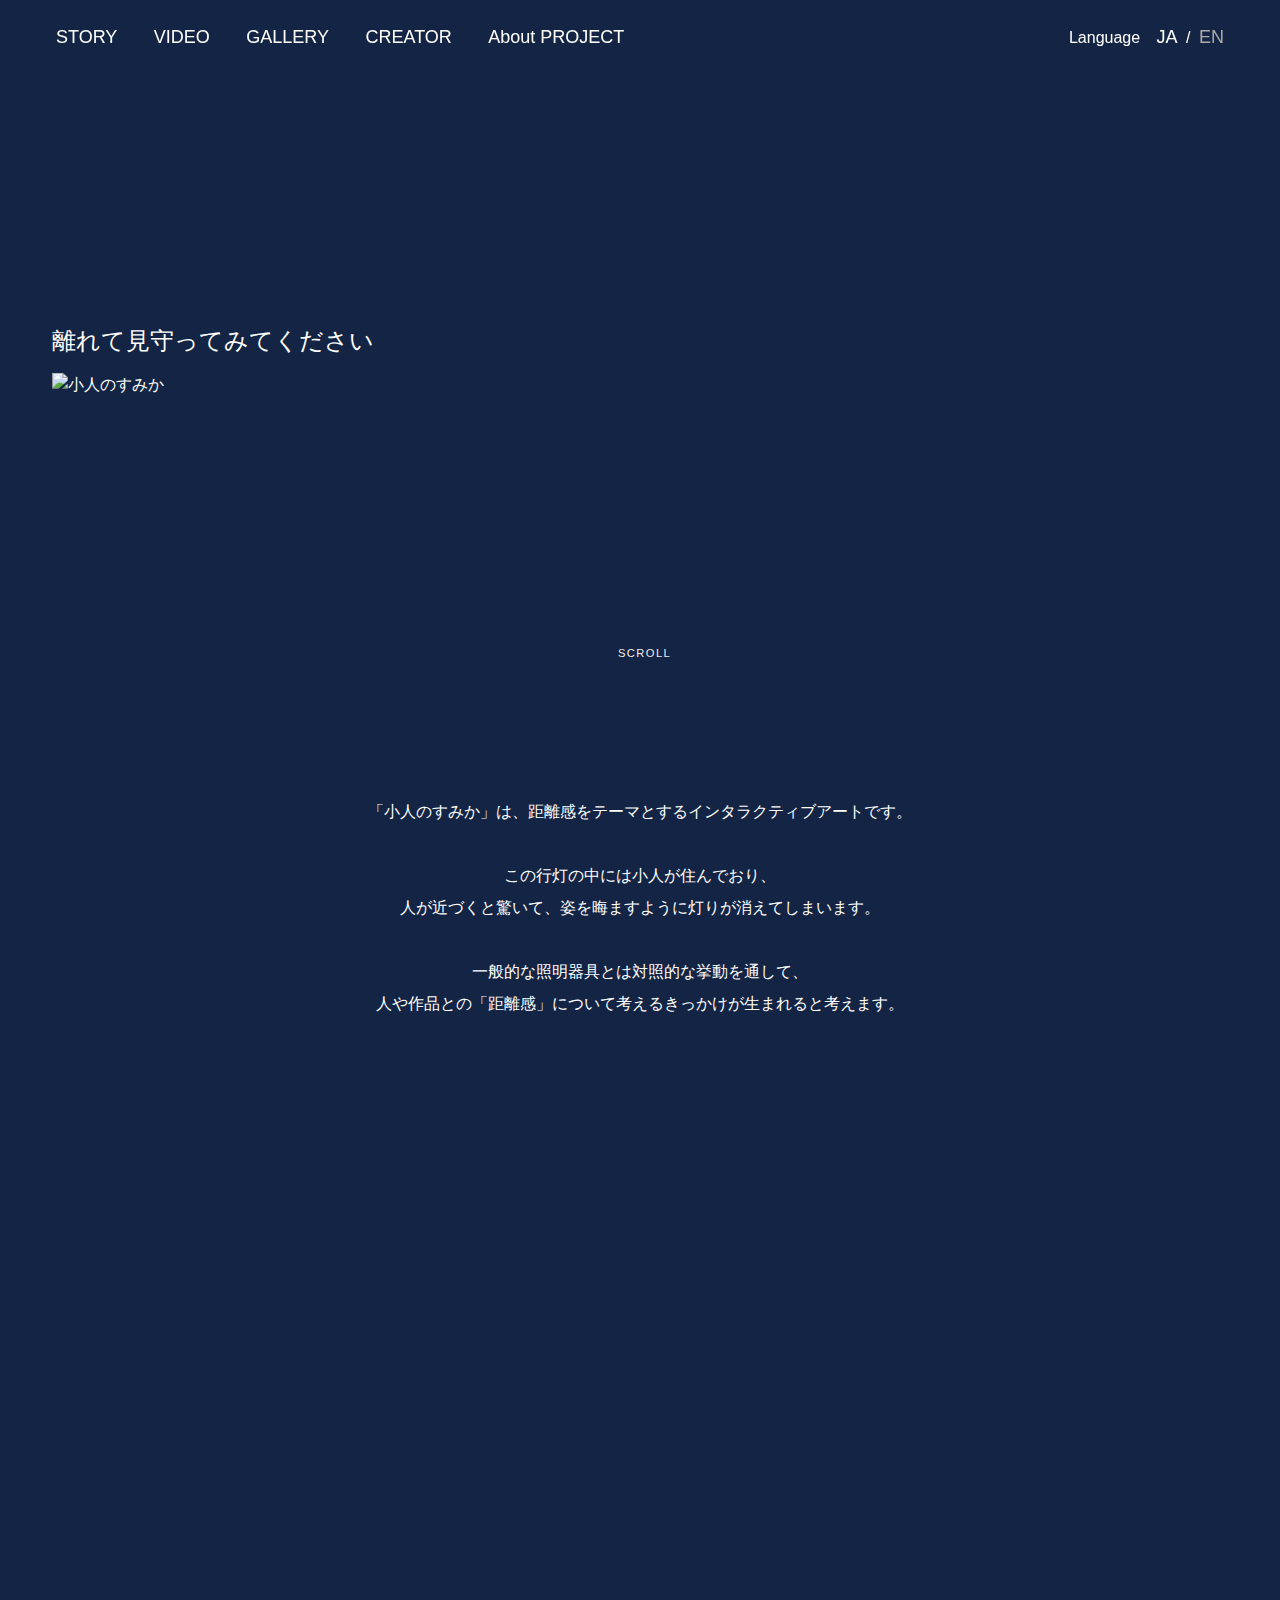
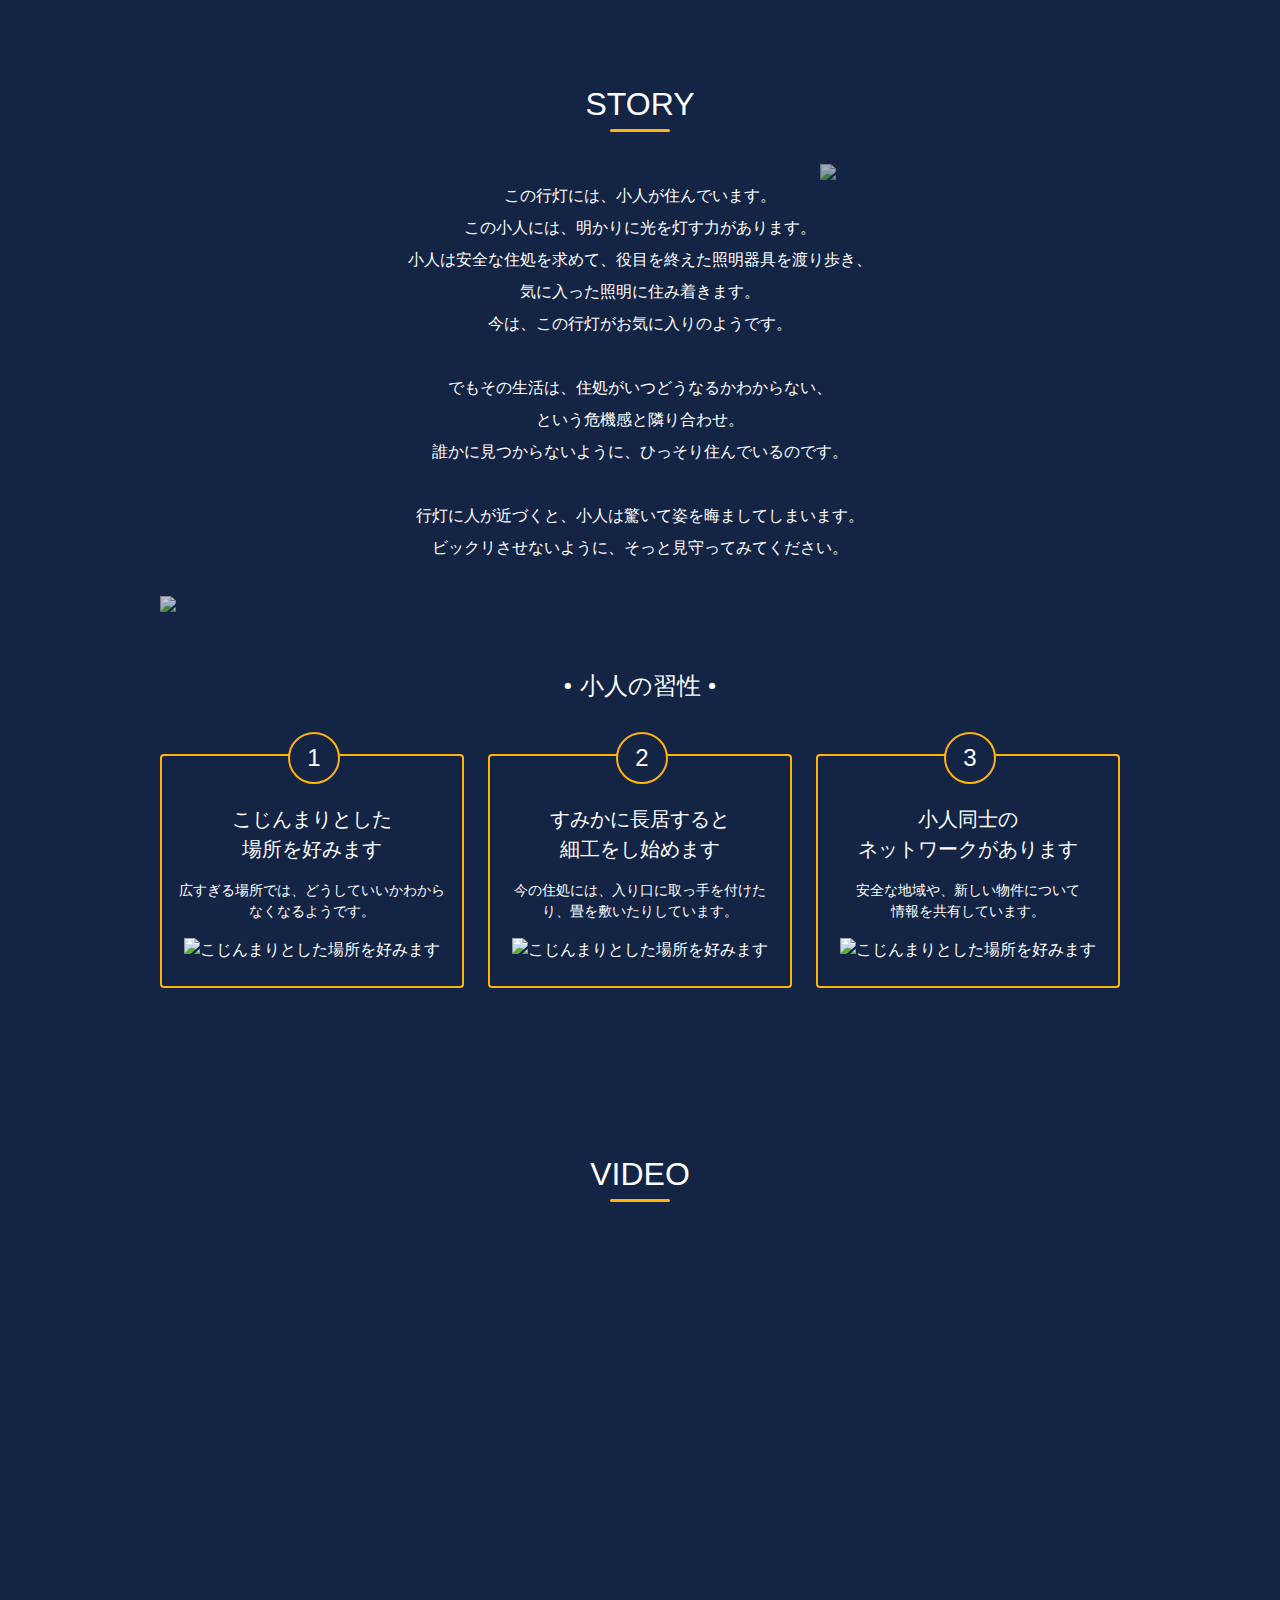
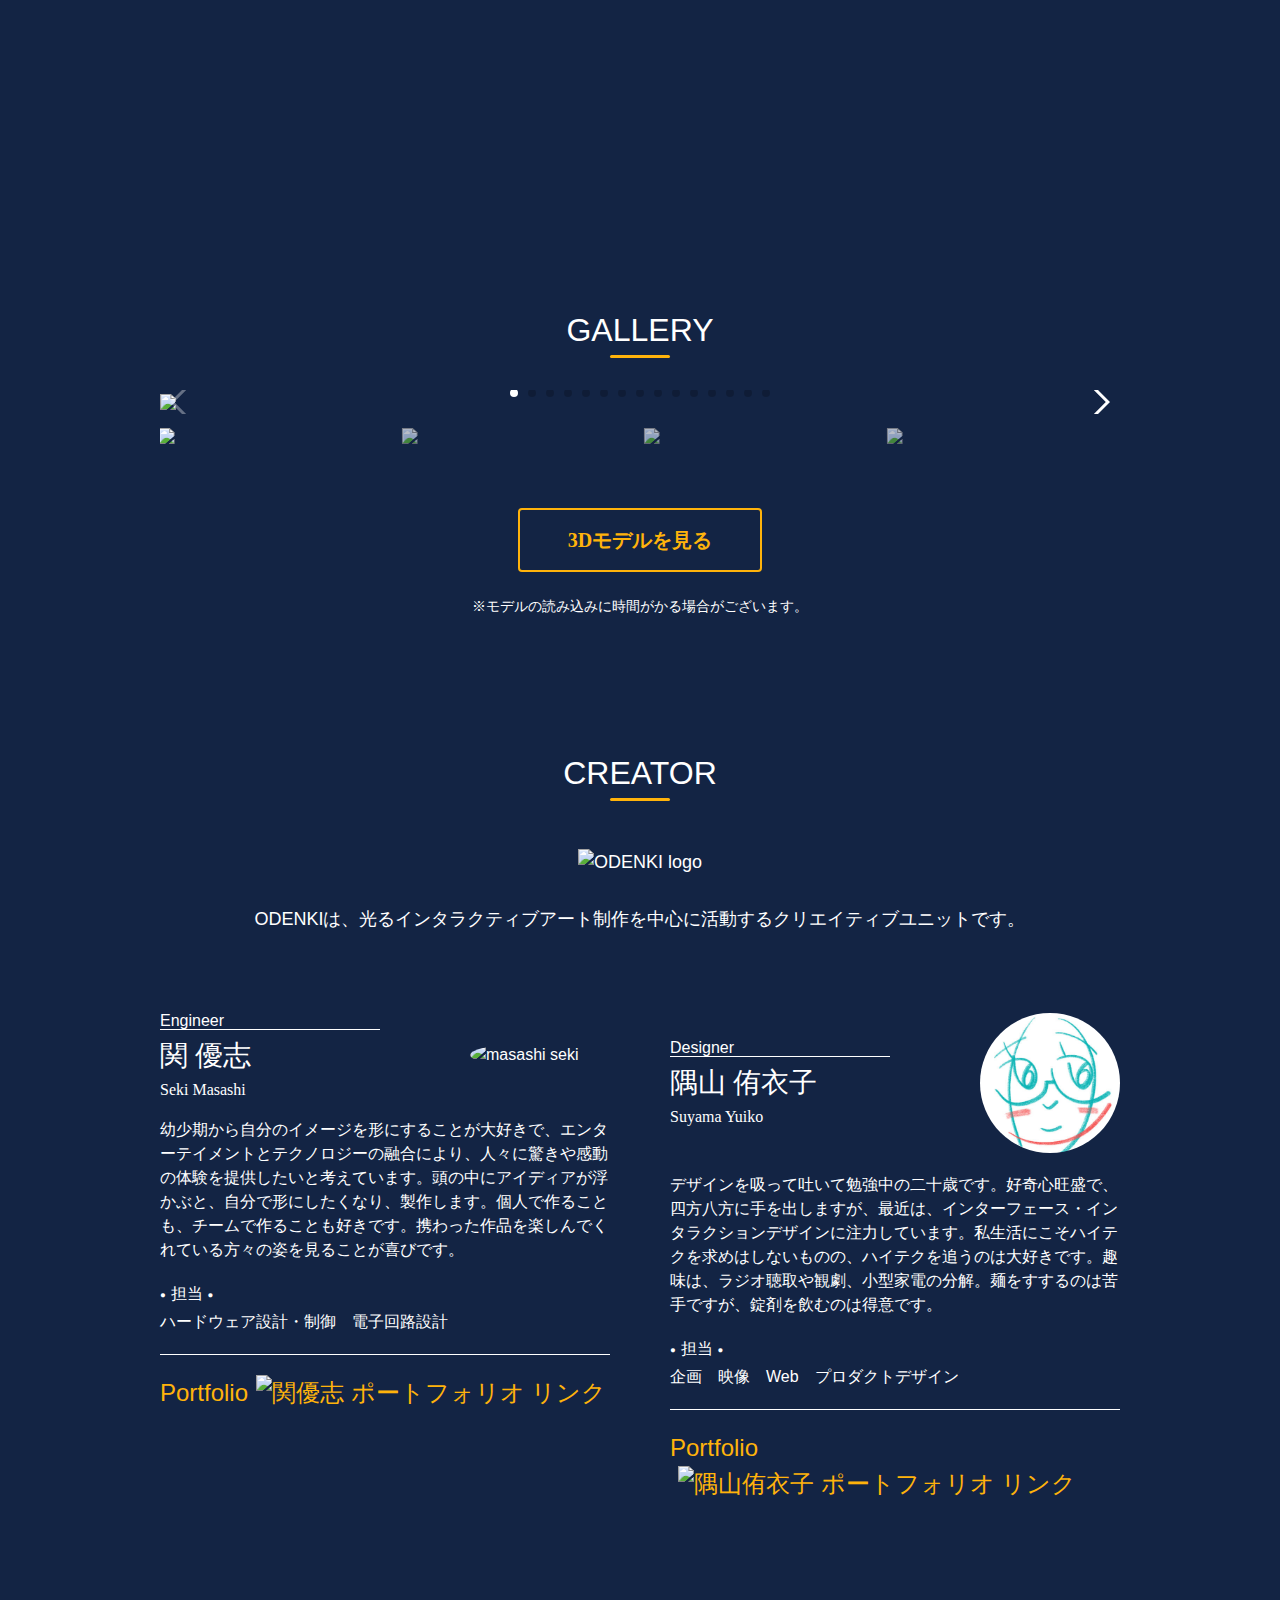
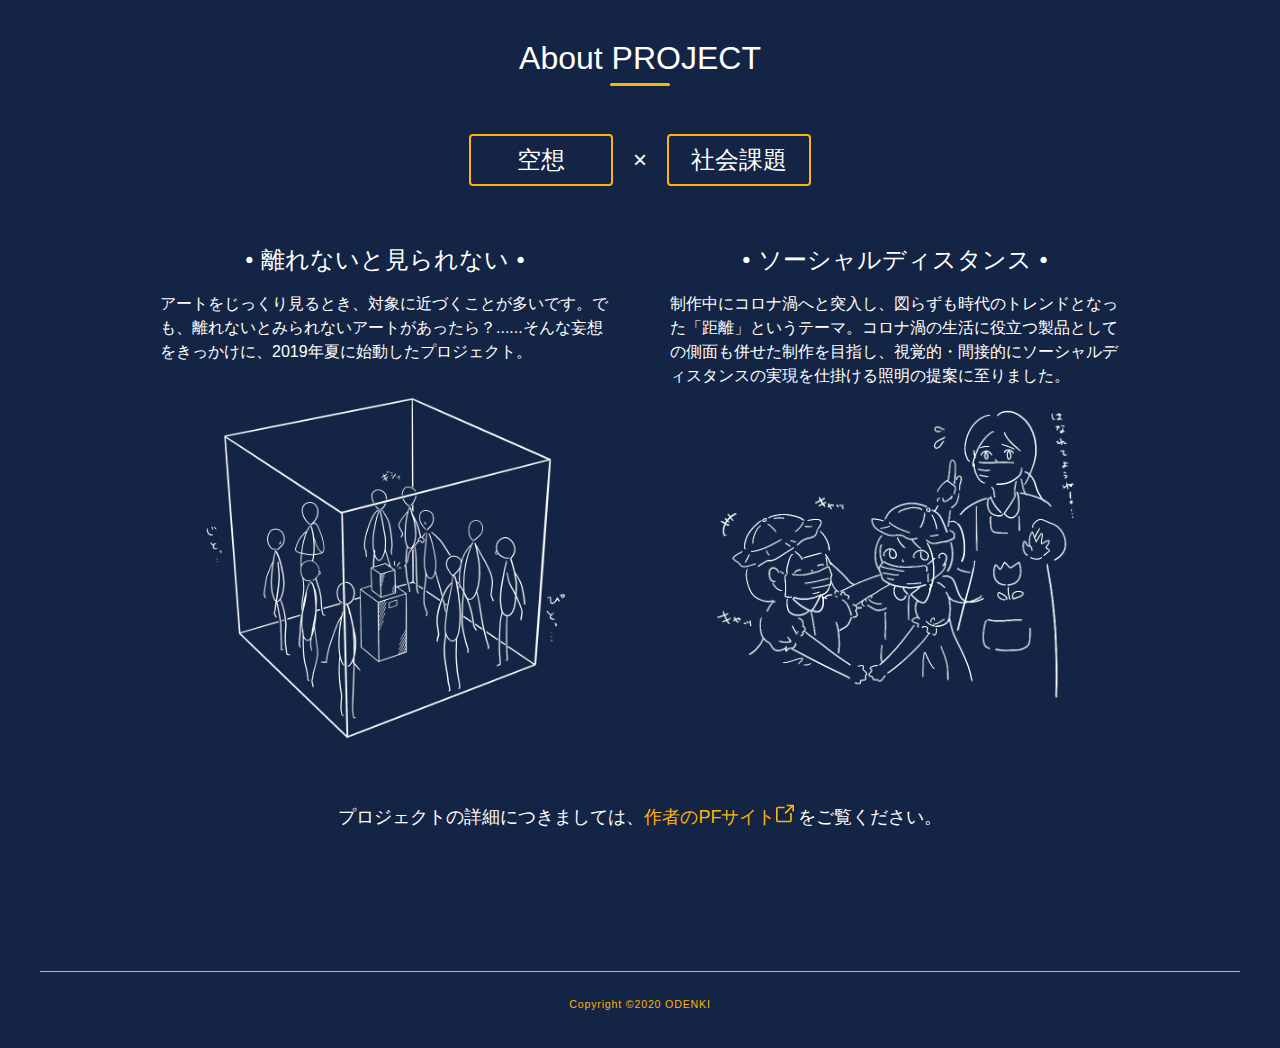
==== commit 7a2dfcc0: "sp対応" ====
--- a/docs/index.html
+++ b/docs/index.html
@@ -58,7 +58,7 @@
           <li class="menu"><a href="#video">VIDEO</a></li>
           <li class="menu"><a href="#gallery">GALLERY</a></li>
           <li class="menu"><a href="#creator">CREATOR</a></li>
-          <li class="menu"><a href="#creator">About PROJECT</a></li>
+          <li class="menu"><a href="#project">About PROJECT</a></li>
         </ul>
         <ul class="langu-menu">
           <li class="language last-menu">
@@ -82,6 +82,10 @@
   <div class="video-wrap">
     <!-- video file -->
     <video id="bg-video" src="./img/dwarf_webmovie_half.webm" poster="./img/dwarf_hero.jpg" autoplay loop></video>
+    <!-- <img id="bg-img" src="./img/dwarf_hero_sp.jpg" alt="小人のすみか">-->
+    <div class="sp-fv-bg">
+
+    </div>
     <!-- contentss on video -->
     <div class="on-video">
       <div class="catch-copy">
@@ -402,7 +406,7 @@
         <div class="to-detail">
           <p class="external-link">プロジェクトの詳細につきましては、<a class=""
               href="https://mt-sumikko.com/works/dwarf">作者のPFサイト<span><img src="./img/external-link_yw_18.svg"
-                  alt="小人のすみか 詳細解説 リンク"></span></a>をご覧ください</p>
+                  alt="小人のすみか 詳細解説 リンク"></span></a>をご覧ください。</p>
         </div>
       </div>
 
@@ -426,7 +430,12 @@
 
   <!--topに戻る-->
   <div id="js-scroll-fadein" class="js-scroll-fadein arrow">
-    <img id="view" src="./img/gototop.svg" width=60px height=auto>
+    <div class="sns-icons">
+      <a href="https://twitter.com/mt_sumikko" target="_blank"><img src="./img/twitter_32.svg" alt="Twitter"></a>
+      <a href="https://www.instagram.com/mt_sumikko/" target="_blank"><img src="./img/instagram_30.svg"
+          alt="Instagram"></a>
+    </div>
+    <img id="view" src="./img/to-top.svg" width=32px height=auto>
 
   </div>
   <script src="js/index.js"></script>
--- a/docs/styles/styles.css
+++ b/docs/styles/styles.css
@@ -65,15 +65,11 @@
  }
  /* ----- 背景の上に表示させたいコンテンツ ----- */
  .on-video{
-
   z-index: 2; /*必ず必要*/
-
-
   position:absolute;
   /*max-width:480px;*/
-
   top: 50%;
-  left: 12%;
+  left:6%;
   -ms-transform: translate(-0%,-50%);
   -webkit-transform: translate(-0%,-50%);
   transform: translate(-0%,-50%);
@@ -81,6 +77,11 @@
   padding:12px;
  }
 
+ @media screen and (min-width: 1260px) {
+  .on-video{
+  left:calc(calc(100vw - 1200px)/2);
+  }
+ }
 
 
 
@@ -153,14 +154,14 @@
 }
 
 .catch-copy img{
-  max-width:420px;
+  max-width:400px;
   width:36vw;
-  min-width:200px;
+  min-width:240px;
 }
 
 p.copy{
   font-size:1.5rem;
-margin-bottom:0.4em;
+margin-bottom:0.6em;
 }
 
 .video-wrap{
@@ -211,6 +212,7 @@
        margin-bottom:44px;
     
      }
+
      .section-title:before {
       content: '';
       position: absolute;
@@ -292,6 +294,16 @@
   background-size: cover;
   background-repeat: no-repeat;
   height:480px;
+}
+.sp-fv-bg{
+  background-image: url('../img/dwarf_hero_sp.jpg');
+  background-attachment: fixed;
+  background-position: 40%;
+  background-size: cover;
+  background-repeat: no-repeat;
+  height:100vh;
+  width:auto;
+  display:none;
 }
 
 /*スクロールするコンテンツ*/
@@ -354,13 +366,6 @@
  }
 
 
- /*グロナビ　ヘッダーのスタイル*/
-
-
-p{
-  color:#FFF;
-  line-height: 1.7em;
-}
 
 
    /*グロナビのうち現在いる親の階層　を黒くする*/
@@ -417,6 +422,7 @@
 .js-scroll-fadein.is-fadein {
   visibility: visible;
   opacity: 1;
+  z-index:9999;
 }
 
 /*--------------------------------
@@ -480,7 +486,7 @@
 text-align:center;
 }
 .text-center p{
-  margin-bottom:2rem;
+  margin-bottom:2em;
   line-height:2;
 }
 
@@ -818,6 +824,19 @@
 div.to-detail span{
   margin-right:4px;
 }
+
+#bg-img{
+  display: none !important;
+}
+.sns-icons{
+  margin-bottom:24px;
+}
+.sns-icons a{
+  text-align: center;
+  display:block;
+  margin-bottom:16px;
+}
+
 @media screen and (min-width: 400px) and (max-width:992px) {
   .flex-two-item{
     width:46%;
@@ -909,14 +928,99 @@
 
     @media screen and (max-width: 640px) {
 
-
+      a.section-title {
+   
+           font-size: 1.75rem;
+         margin-bottom:44px;
+        
+         }
+         
+         .section-title:before {
+          bottom: -12px;/*見出しの文字からどのくらい話すか　数値がでかいほど離れる*/
+          width: 56px;
+ 
+        
+        }
+        .btn-border{
+font-size:1rem;
+padding:16px 44px;
+        }
+
+      .text-center p, .creator-detail,p.statement-detail{
+        font-size:0.875rem;
+      }
+      h3.name{
+        font-size:1.5rem;
+      }
+      .portfolio{
+        font-size:1.25rem;
+      }
+      
+
+      .about-odenki >p{
+        font-size:1rem;
+      }
+      div.theme{
+        font-size:1.25rem;
+      }
+
+      .box-text{
+        width:90px;
+      }
+span.cross{
+margin: 0 12px;
+}
+h3.statement-title{
+  font-size:1.25rem;
+}
+.portfolio span >img{
+  width:18px;
+}
+div.to-detail{
+  font-size:1rem;
+}
+.to-detail .external-link span >img{
+  width:16px;
+}
+
+.video-wrap{
+  height: 100vh;
+  width:auto;
+  position: relative;
+  /*background: linear-gradient(-45deg, rgba(0,0,0, 0.4),rgba(0,0,0, 0.6));*/
+ }
+
+ 
       #bg-video{
          width: auto;
          height: 100vh;
          z-index: -100;
          background-size: cover;
+         display: none !important; 
         }
-
+        #bg-img{
+          height: 100vh;
+          width: auto;
+          background-position: 30%;
+          z-index: -100;
+          display: block !important;
+        }
+        .sp-fv-bg{
+          display: block !important;
+        }
+
+         .on-video{
+          top: 50%;
+          left: 50%;
+          -ms-transform: translate(-50%,-50%);
+          -webkit-transform: translate(-50%,-50%);
+          transform: translate(-50%,-50%);
+          margin:0;
+          padding:0;
+          text-align: center;
+         }
+
+         
       .one-section{
         padding:0 16px;
       
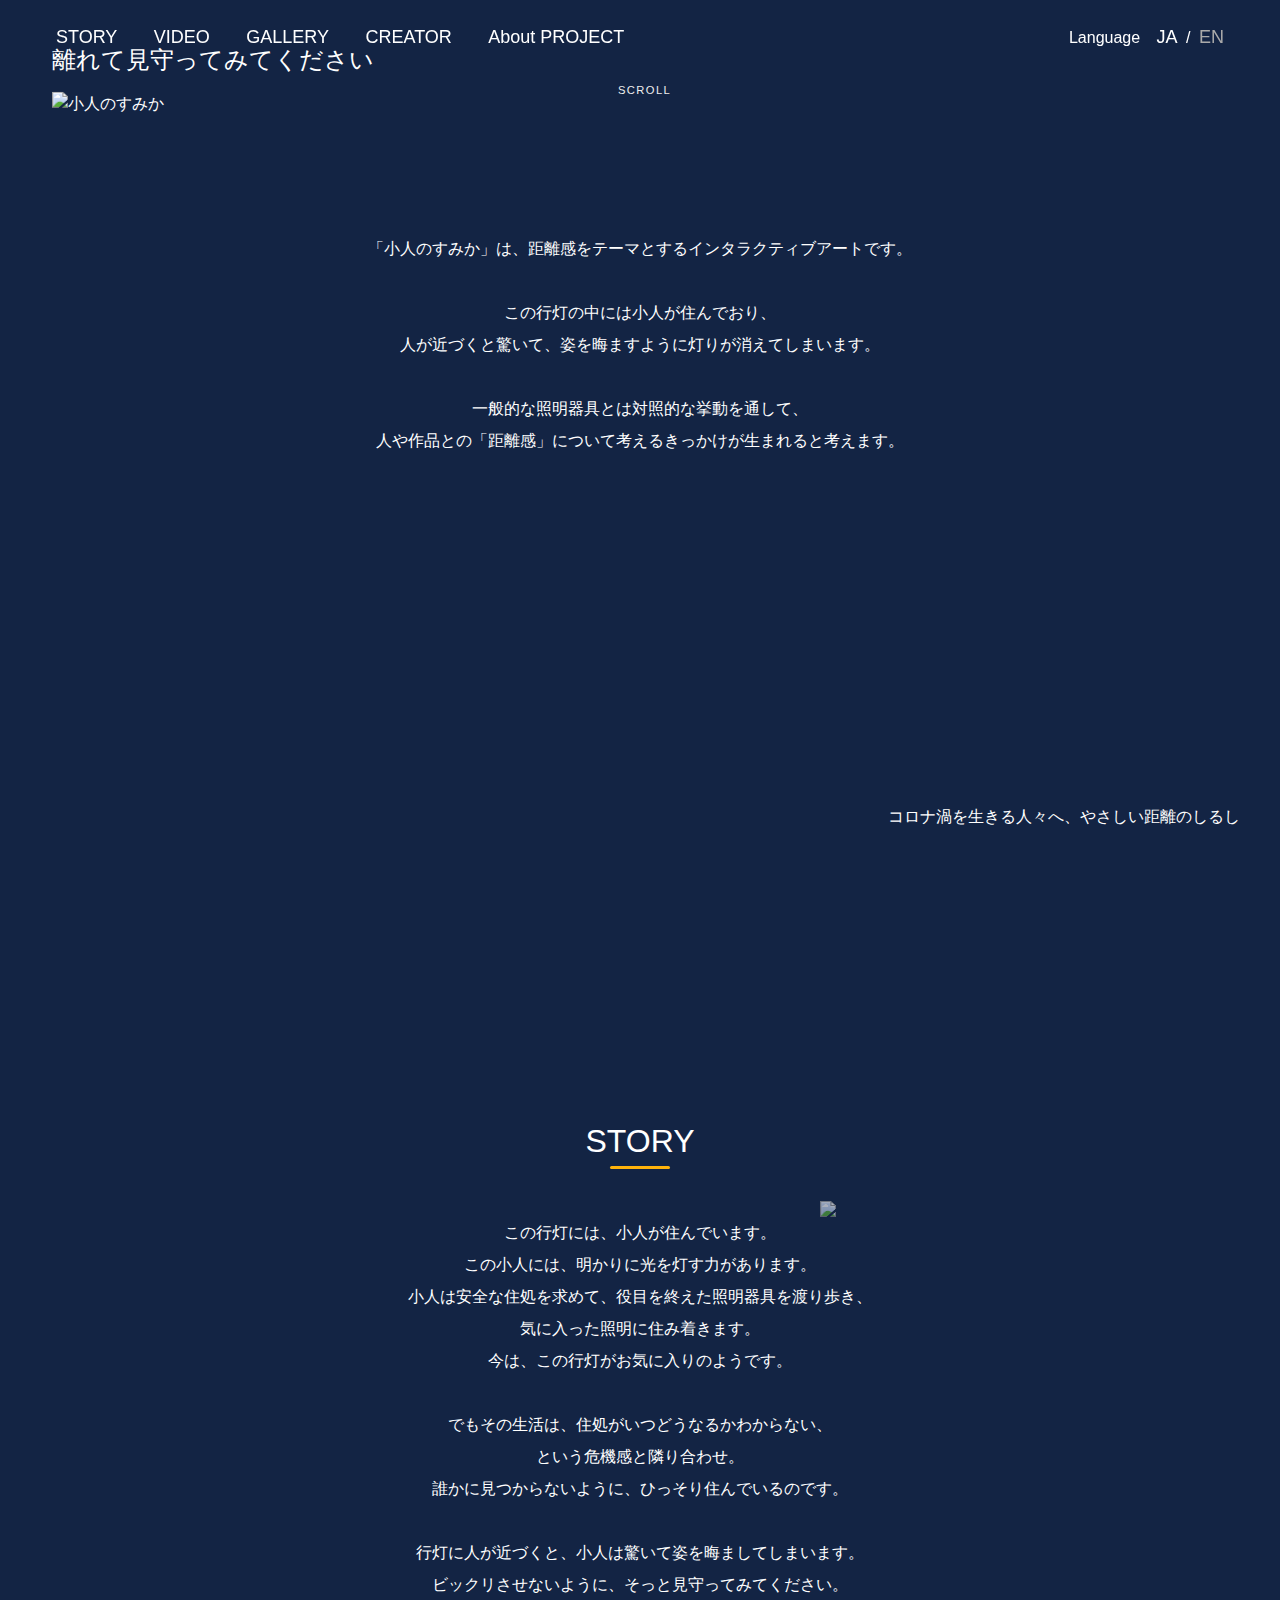
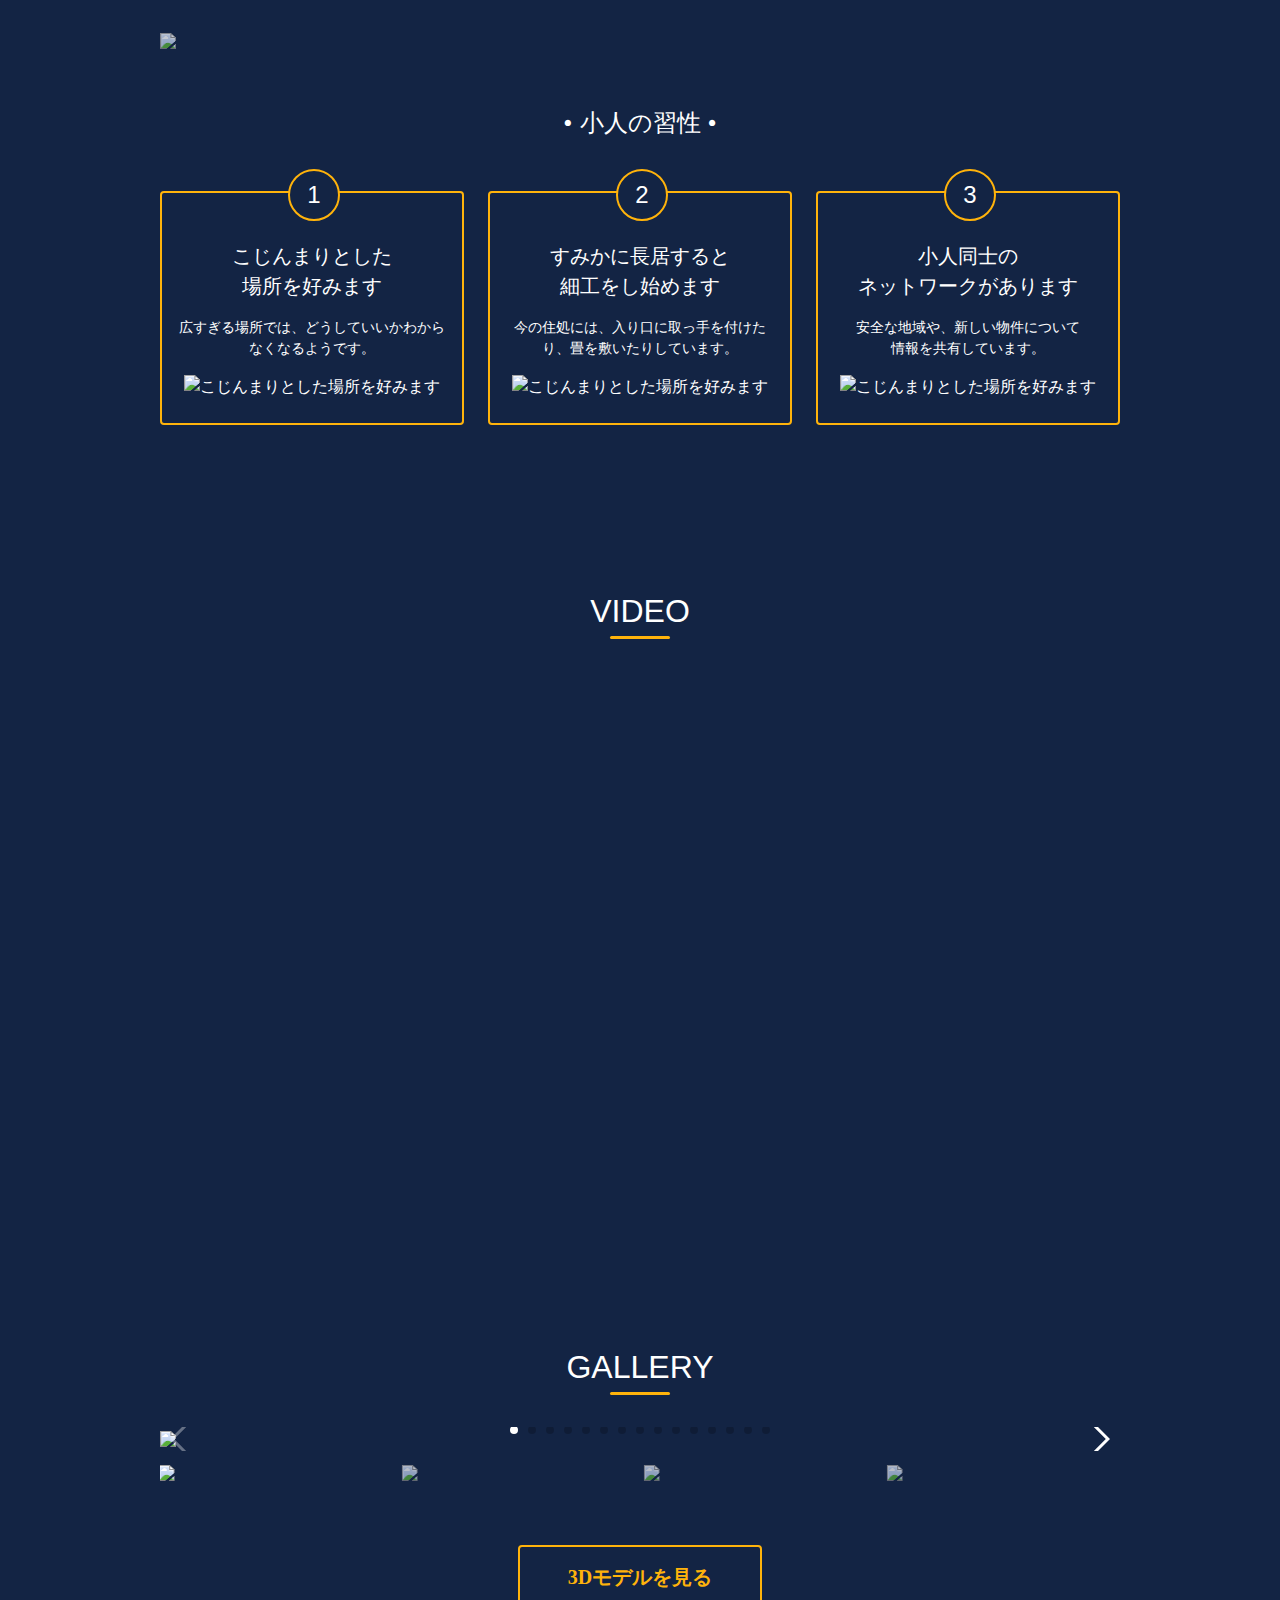
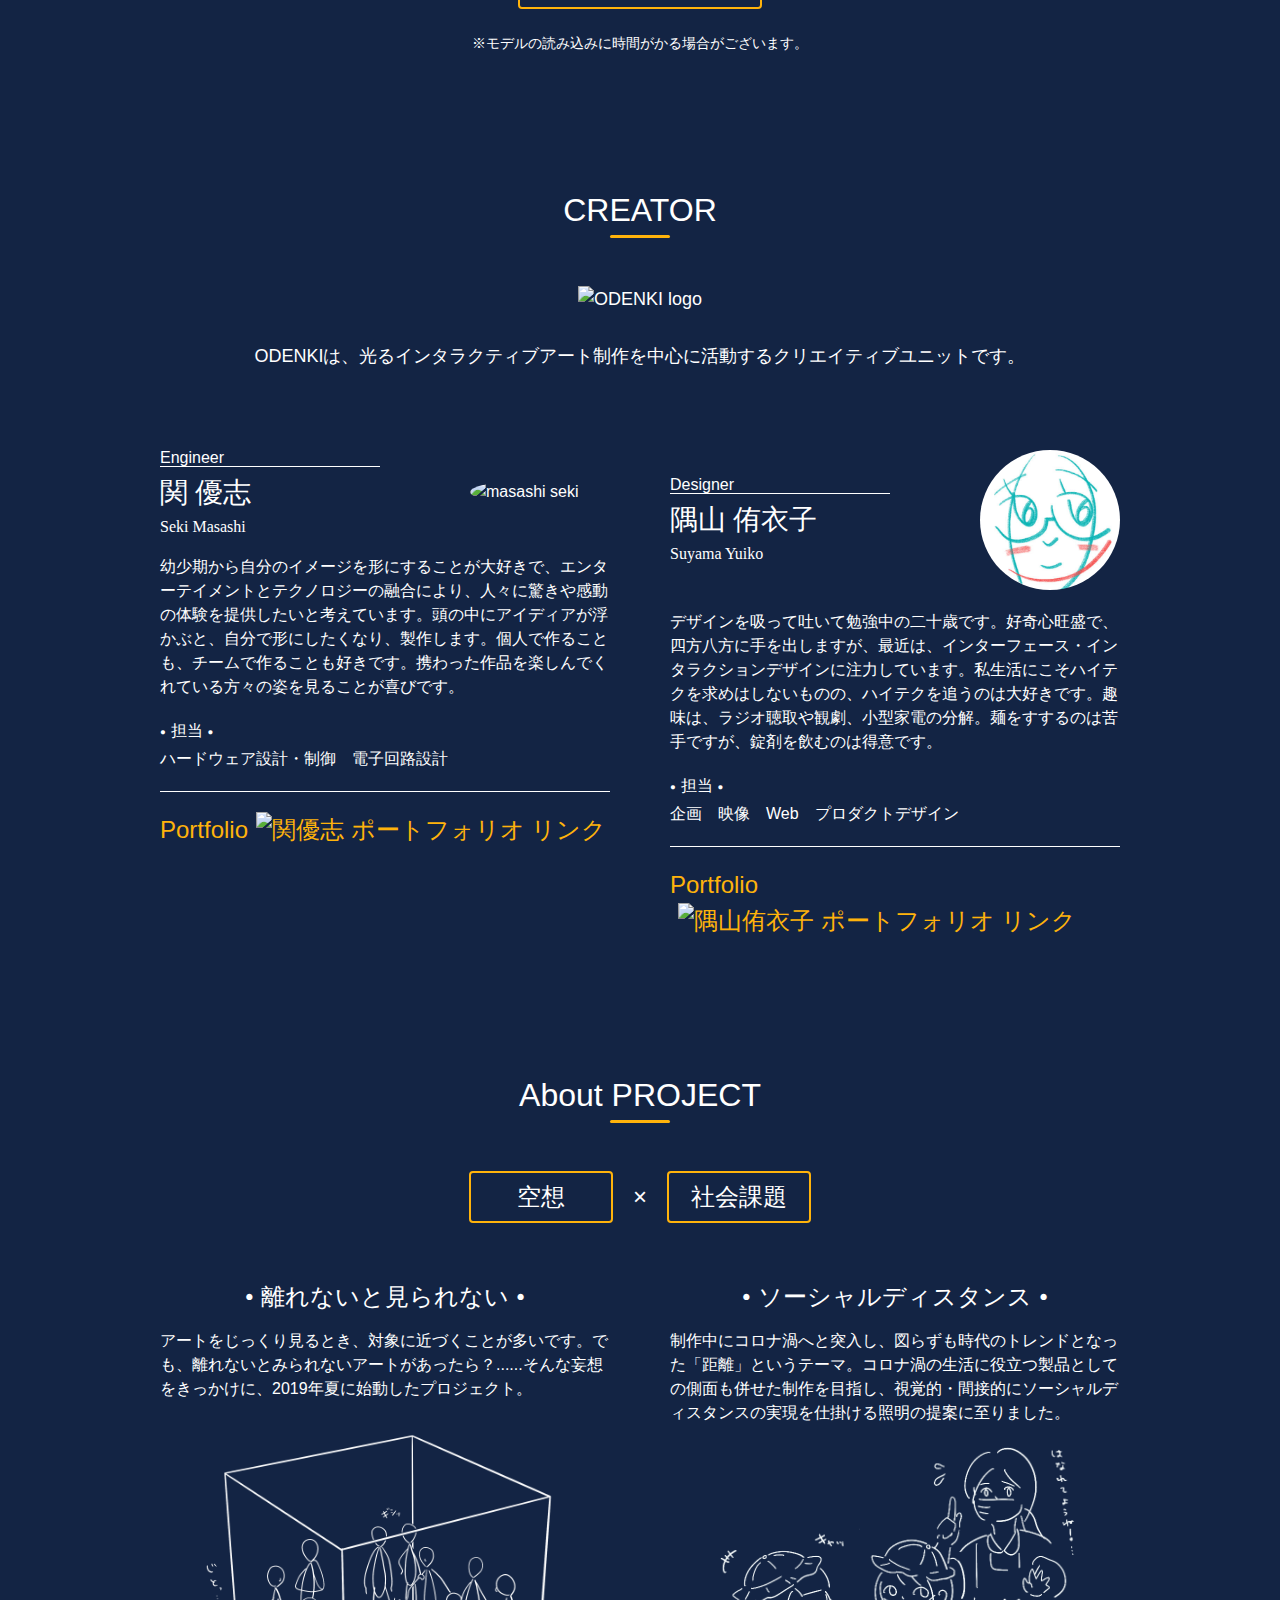
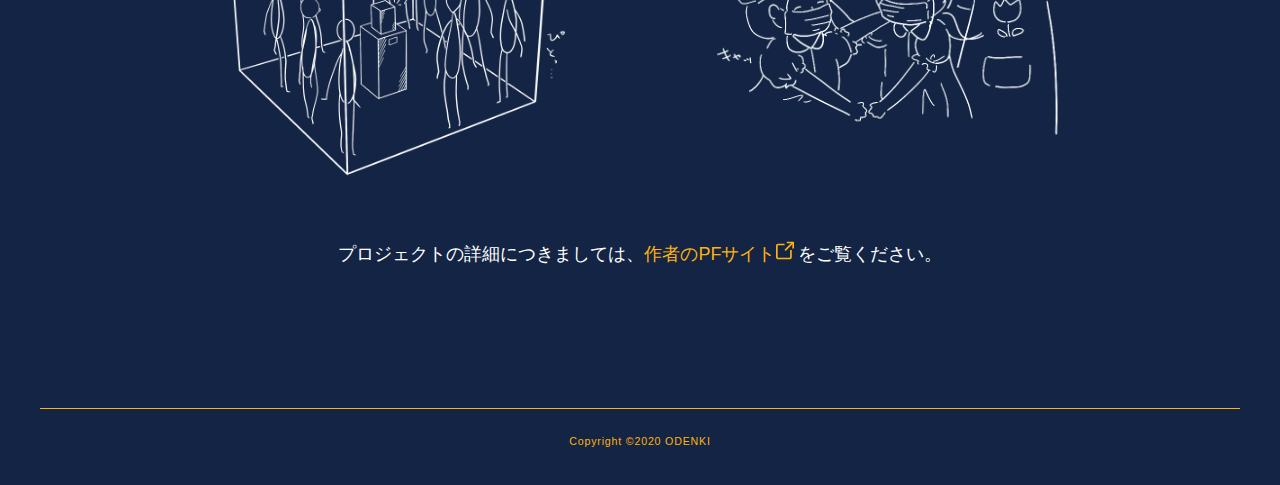
==== commit 14e023db: "add social copy" ====
--- a/docs/index.html
+++ b/docs/index.html
@@ -125,6 +125,7 @@
 
     <div class="parallax-bg">
       <!--固定背景-->
+      <p>コロナ渦を生きる人々へ、やさしい距離のしるし</p>
     </div>
 
     <section class="one-section scrollbox2">
@@ -400,7 +401,7 @@
           <p class="statement-detail">
             制作中にコロナ渦へと突入し、図らずも時代のトレンドとなった「距離」というテーマ。コロナ渦の生活に役立つ製品としての側面も併せた制作を目指し、視覚的・間接的にソーシャルディスタンスの実現を仕掛ける照明の提案に至りました。
           </p>
-          <img src="./img/distance_wh.png" alt="小人のすみか ことの発端">
+          <img src="./img/distance_wh.png" alt="小人のすみか ソーシャルデイスタンス">
         </section>
 
         <div class="to-detail">
@@ -442,17 +443,4 @@
   <!--読み込み最後じゃないと失敗するっぽい-->
 </body>
 
-</html>
-
-<!--
-  Special Thaks
-  https://www.willstyle.co.jp/blog/724/
-  https://niwaka-web.com/flexbox_reverse02/
-  https://www.webopixel.net/javascript/1060.html
-  https://into-the-program.com/upper-lower-scroll/
-  https://webdesignday.jp/inspiration/technique/css/3876/
-  https://www.netshop7.com/blog2/kasaneru-css/
-  https://www.willstyle.co.jp/blog/724/
-  https://xn--web-oi9du9bc8tgu2a.com/js-swiper-sample/
-  https://www.puzzle-web.jp/archive/1298/
--->+</html>--- a/docs/styles/styles.css
+++ b/docs/styles/styles.css
@@ -57,7 +57,7 @@
   bottom: 0;*/
   min-width: 100%;
   min-height: 100%;
-  width: 100vw;
+  width: 100%;
   height: auto;
   z-index: -100;
   /*background: url('.,/img/dwarf_hero.jpg') no-repeat;*/
@@ -77,11 +77,6 @@
   padding:12px;
  }
 
- @media screen and (min-width: 1260px) {
-  .on-video{
-  left:calc(calc(100vw - 1200px)/2);
-  }
- }
 
 
 
@@ -165,7 +160,7 @@
 }
 
 .video-wrap{
- height: calc(100vw/16*9);
+ height: calc(100%/16*9);
  position: relative;
  /*background: linear-gradient(-45deg, rgba(0,0,0, 0.4),rgba(0,0,0, 0.6));*/
 }
@@ -294,6 +289,17 @@
   background-size: cover;
   background-repeat: no-repeat;
   height:480px;
+  position :relative;
+}
+
+.parallax-bg p {
+position:absolute;
+max-width:1200px;
+width:90%;
+text-align:right;
+top: 50%;
+margin:0;
+
 }
 .sp-fv-bg{
   background-image: url('../img/dwarf_hero_sp.jpg');
@@ -323,7 +329,7 @@
 right:0;
 top:0;
 max-width:300px;
-width:20vw;
+width:20%;
 width:300px;
 opacity: 0.75;
 }
@@ -645,11 +651,11 @@
 
     .slider-for img{
       max-width:960px;
-      width:100vw;
+      width:100%;
     }
     .slider-nav img{
 max-width:130px;
-      width:12vw;
+      width:12%;
     }
 
 
@@ -810,6 +816,12 @@
   border:solid 2px var(--color-odenki);
   border-radius: 4px;
 }
+.box-text-en{
+  padding:12px 16px;;
+  border:solid 2px var(--color-odenki);
+  border-radius: 4px;
+}
+
 span.cross{
 margin:0 20px;
 }
@@ -836,6 +848,26 @@
   display:block;
   margin-bottom:16px;
 }
+
+
+@media screen and (min-width: 1260px) {
+  .on-video{
+  left:calc(calc(100% - 1200px)/2);
+  }
+  .parallax-bg{
+align-items: center;
+vertical-align: center;
+  }
+.parallax-bg p{
+position:absolute;
+display:block;
+width:1200px;
+margin:0 calc(calc(100% - 1200px)/2);
+text-align:right;
+top: 50%;
+
+}
+ }
 
 @media screen and (min-width: 400px) and (max-width:992px) {
   .flex-two-item{
@@ -927,6 +959,15 @@
     }
 
     @media screen and (max-width: 640px) {
+
+        .parallax-bg p{
+        position:absolute;
+        left: 50%;
+        -ms-transform: translate(-50%,-50%);
+-webkit-transform: translate(-50%,-50%);
+transform: translate(-50%,-50%);
+        text-align: center;
+        }
 
       a.section-title {
    
@@ -1038,14 +1079,14 @@
       }
     
       .hero img{
-        left:20vw;
-       width:60vw;
+        left:20%;
+       width:60%;
        max-width:360px;
-       min-width:30vw;
+       min-width:30%;
       }
       
       .hero h3{
-        left:20vw;
+        left:20%;
       font-size:16px;
       text-align:center;
       }
--- a/docs/styles/header.css
+++ b/docs/styles/header.css
@@ -329,10 +329,13 @@
     transform: translateY(556px);
   }
 
-  li.language {
-    border-bottom:1px solid rgba(255,255,255,0.5);
+  #global-nav ul li.language {
+
     text-align: center;
-    margin-bottom:12px;
+}
+#global-nav ul.langu-menu{
+padding-bottom:12px;
+border-bottom:1px solid rgba(255,255,255,0.5);
 }
 
 #head_wrap .current-menu-item{
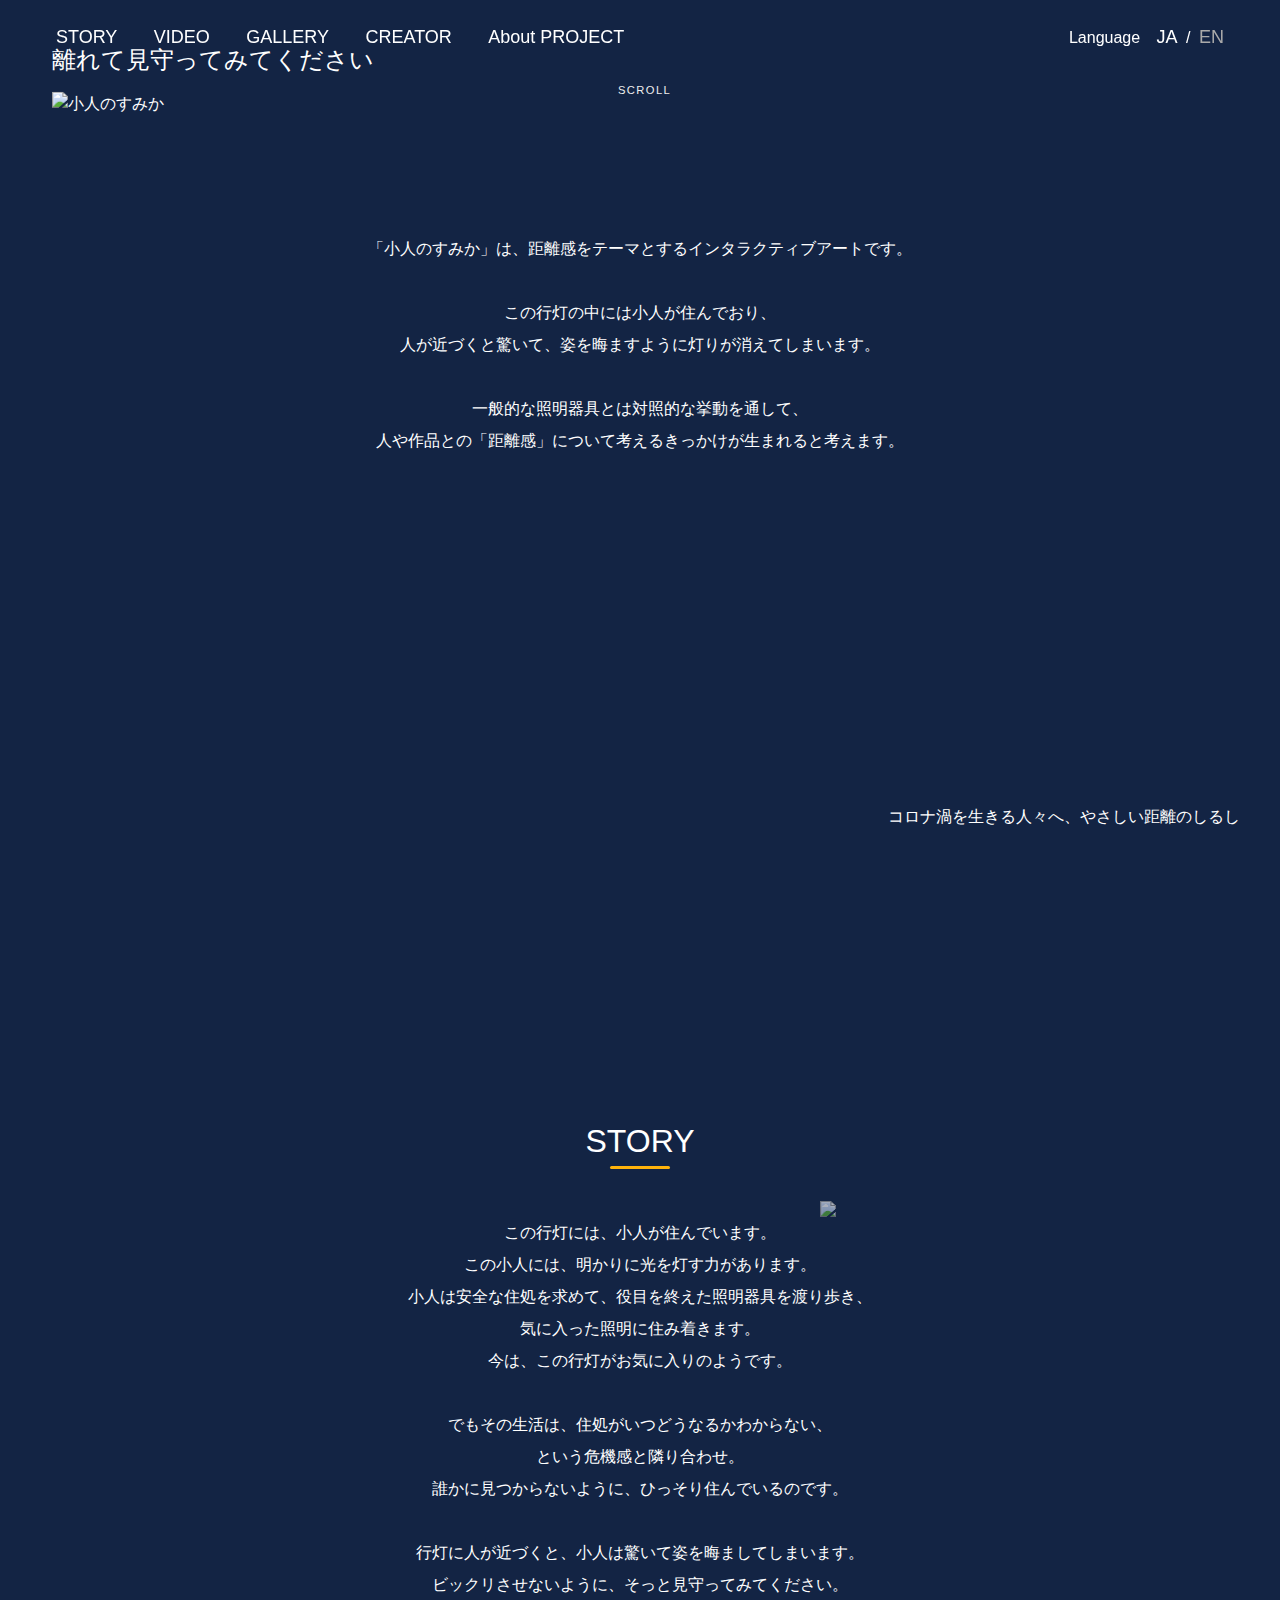
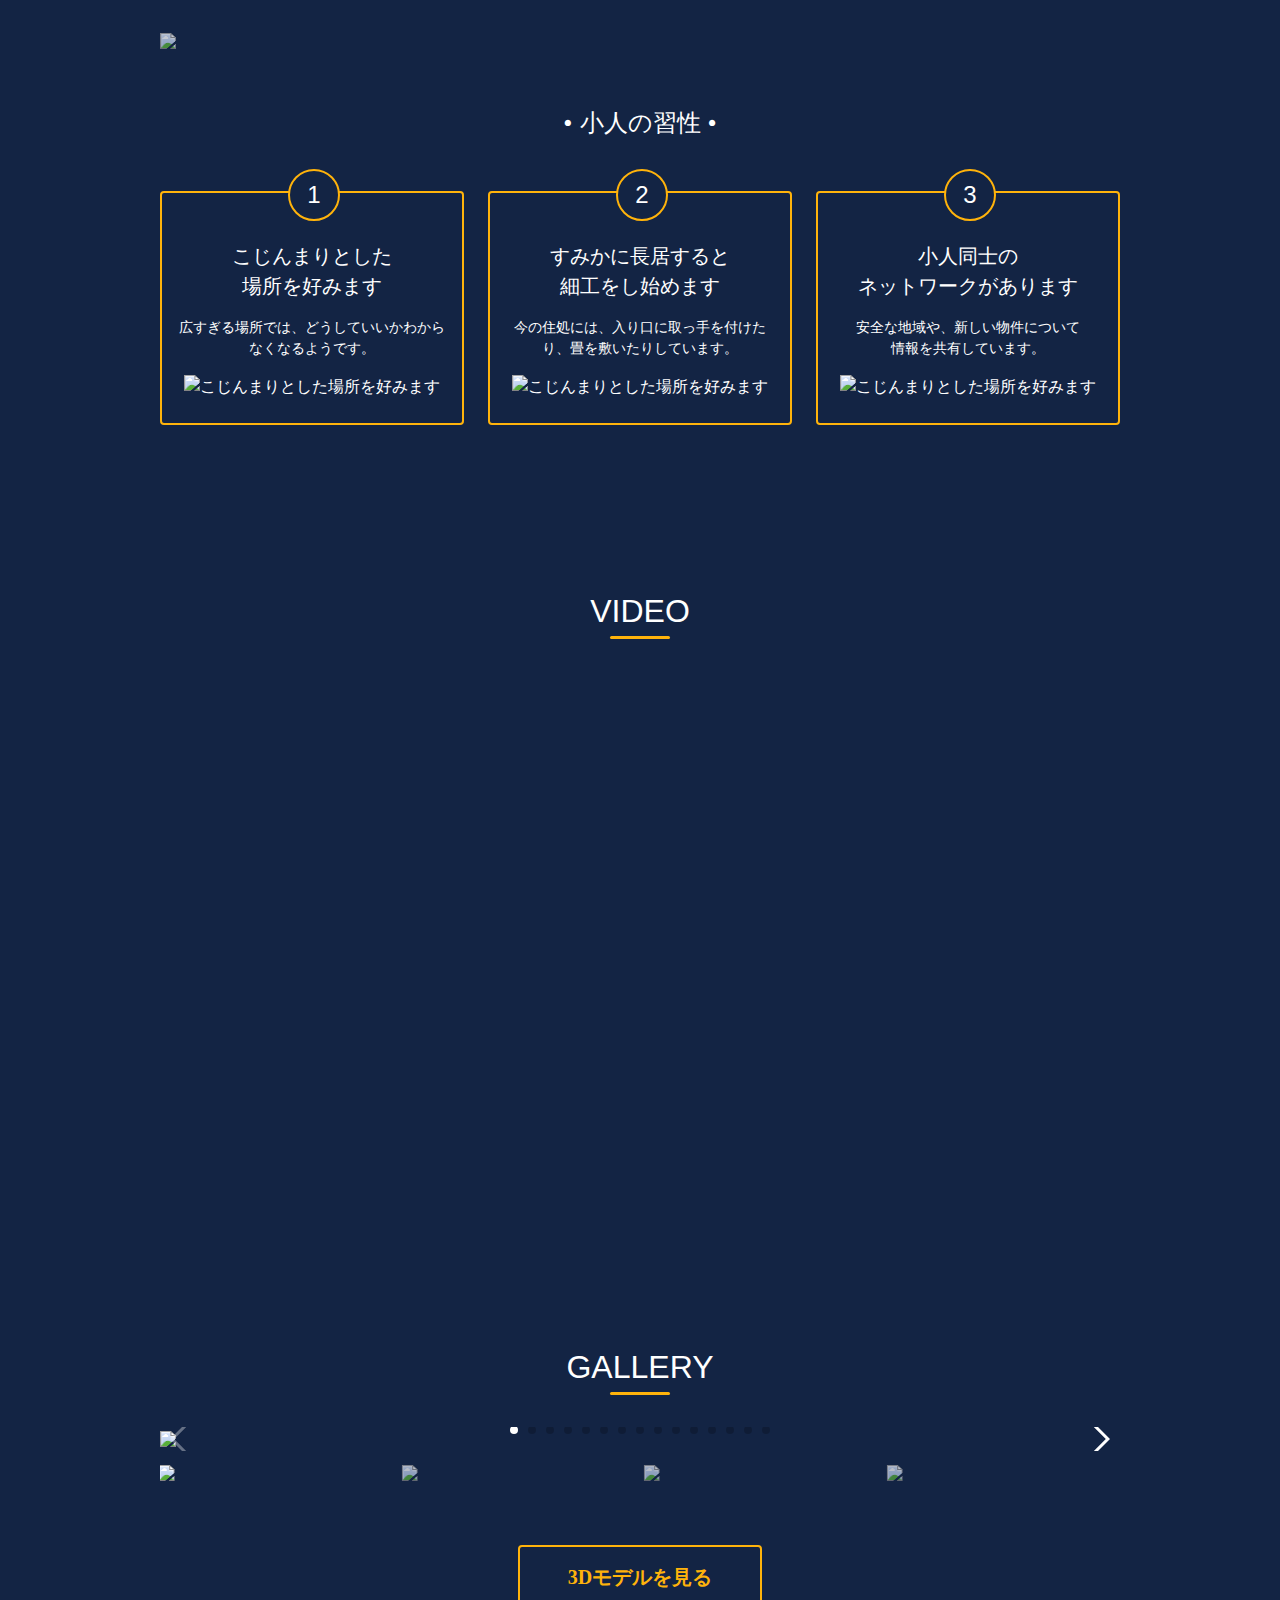
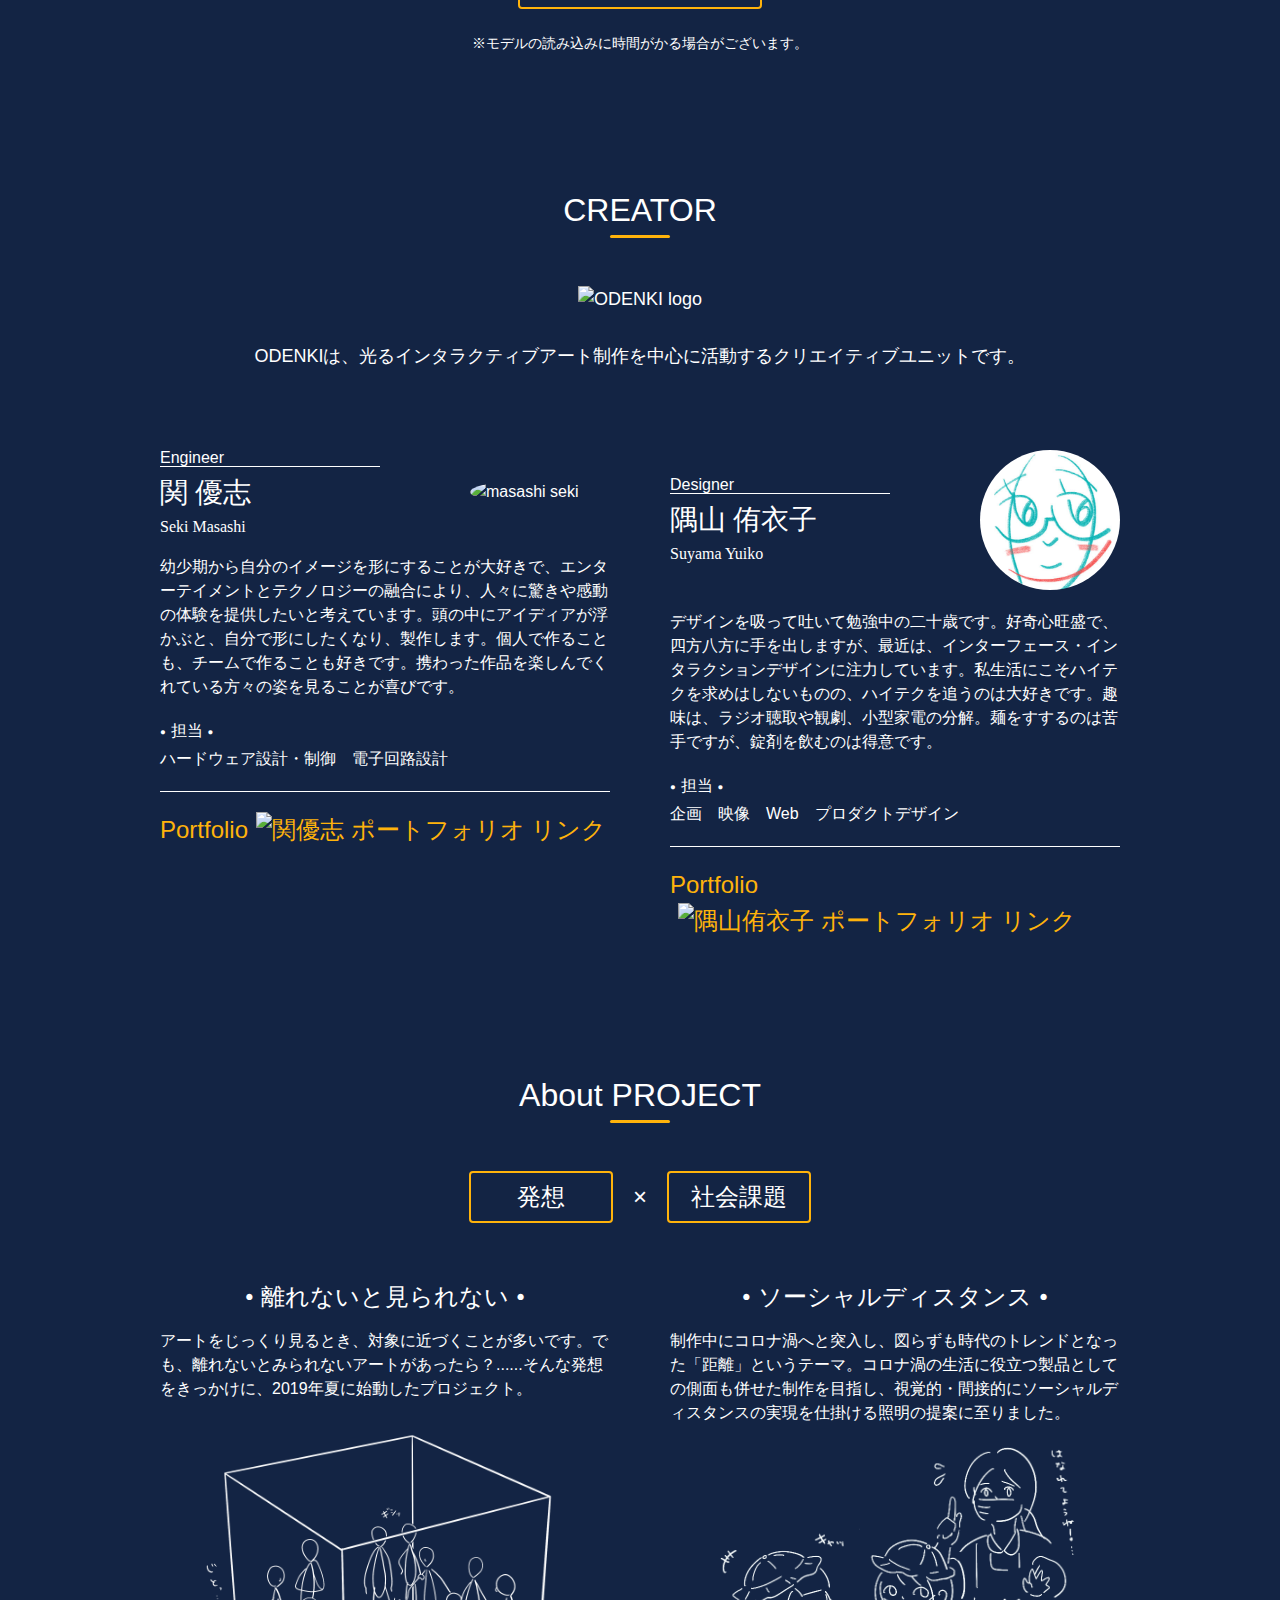
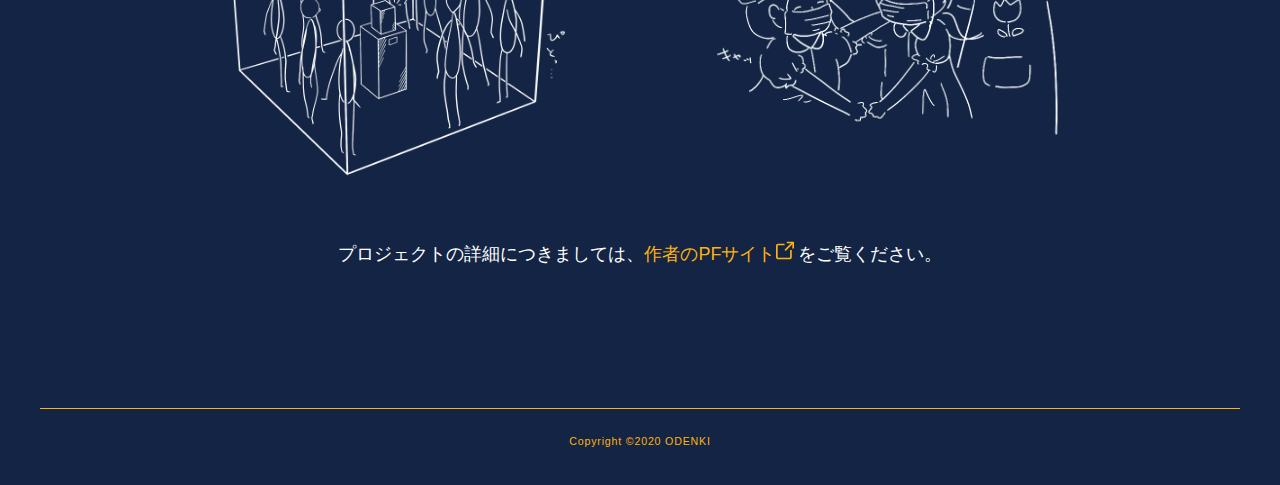
==== commit 7cdea839: "語彙の変更" ====
--- a/docs/index.html
+++ b/docs/index.html
@@ -379,7 +379,7 @@
     <section class="one-section">
       <h2><a class="section-title" name="project">About PROJECT</a></h2>
       <div class="theme">
-        <span class="box-text">空想</span><span class="cross">×</span><span class="box-text">社会課題</span>
+        <span class="box-text">発想</span><span class="cross">×</span><span class="box-text">社会課題</span>
       </div>
       <div class="flexBox-creator">
         <section class="a-statement flex-two-item first-flex-item">
@@ -387,7 +387,7 @@
               class="text_maru">●</span></h3>
 
           <p class="statement-detail">
-            アートをじっくり見るとき、対象に近づくことが多いです。でも、離れないとみられないアートがあったら？......そんな妄想をきっかけに、2019年夏に始動したプロジェクト。
+            アートをじっくり見るとき、対象に近づくことが多いです。でも、離れないとみられないアートがあったら？......そんな発想をきっかけに、2019年夏に始動したプロジェクト。
           </p>
           <img src="./img/dwarf_idea_sound_wh.png" alt="小人のすみか ことの発端">
         </section>
@@ -432,8 +432,8 @@
   <!--topに戻る-->
   <div id="js-scroll-fadein" class="js-scroll-fadein arrow">
     <div class="sns-icons">
-      <a href="https://twitter.com/mt_sumikko" target="_blank"><img src="./img/twitter_32.svg" alt="Twitter"></a>
-      <a href="https://www.instagram.com/mt_sumikko/" target="_blank"><img src="./img/instagram_30.svg"
+      <a href="https://twitter.com/odenki_lab" target="_blank"><img src="./img/twitter_32.svg" alt="Twitter"></a>
+      <a href="https://www.instagram.com/odenki_lab/" target="_blank"><img src="./img/instagram_30.svg"
           alt="Instagram"></a>
     </div>
     <img id="view" src="./img/to-top.svg" width=32px height=auto>
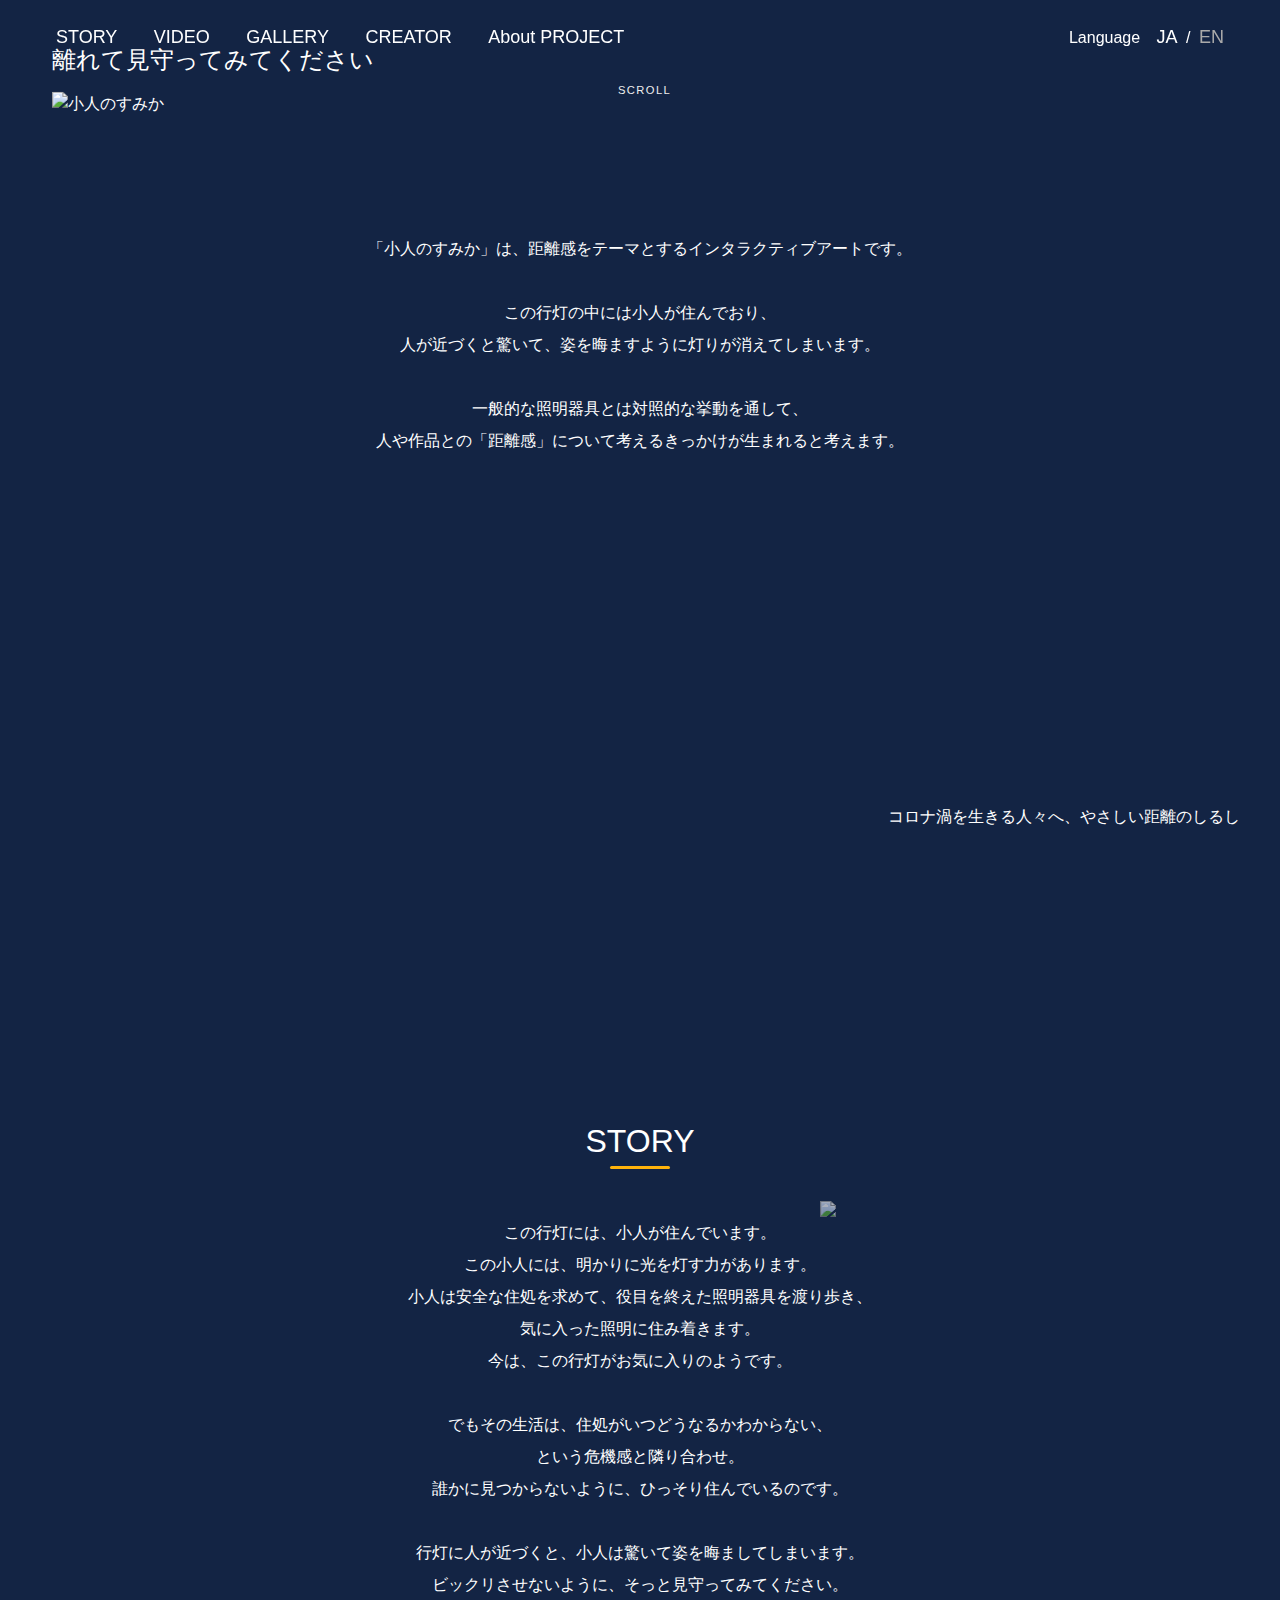
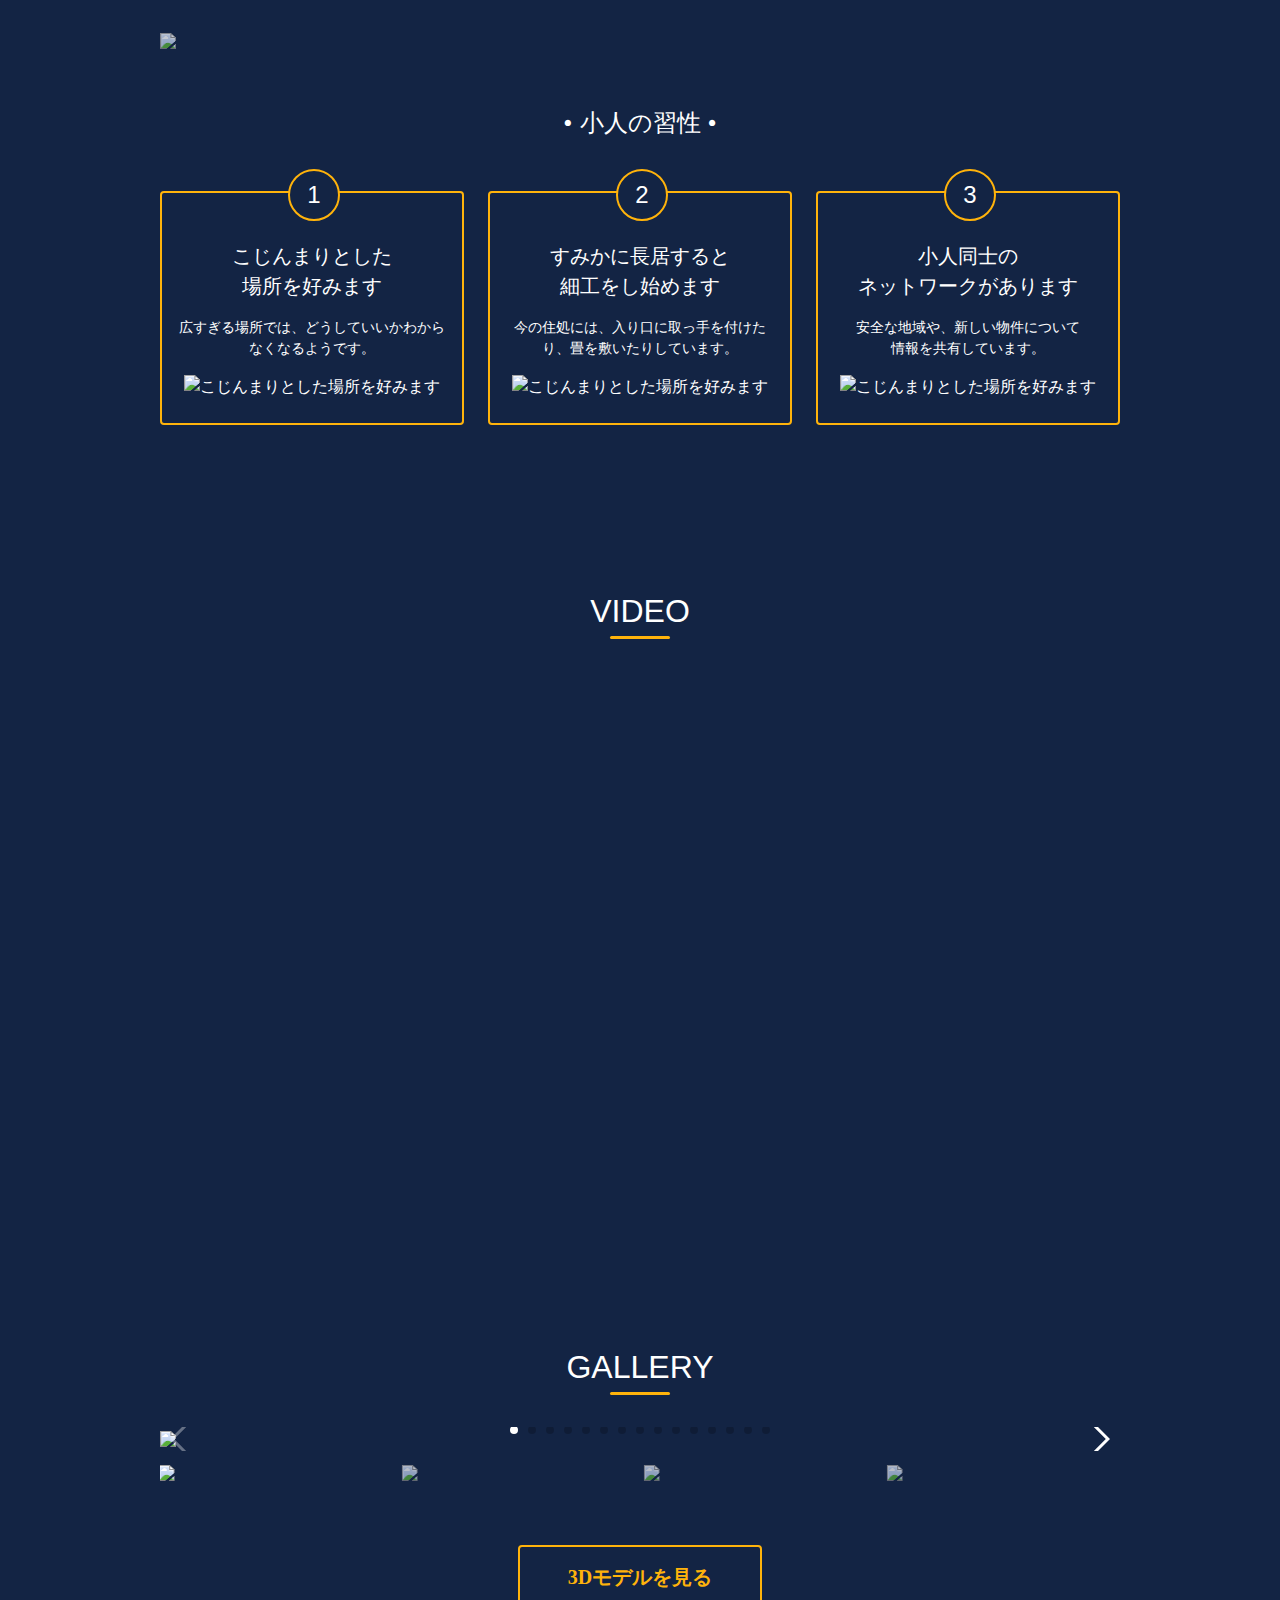
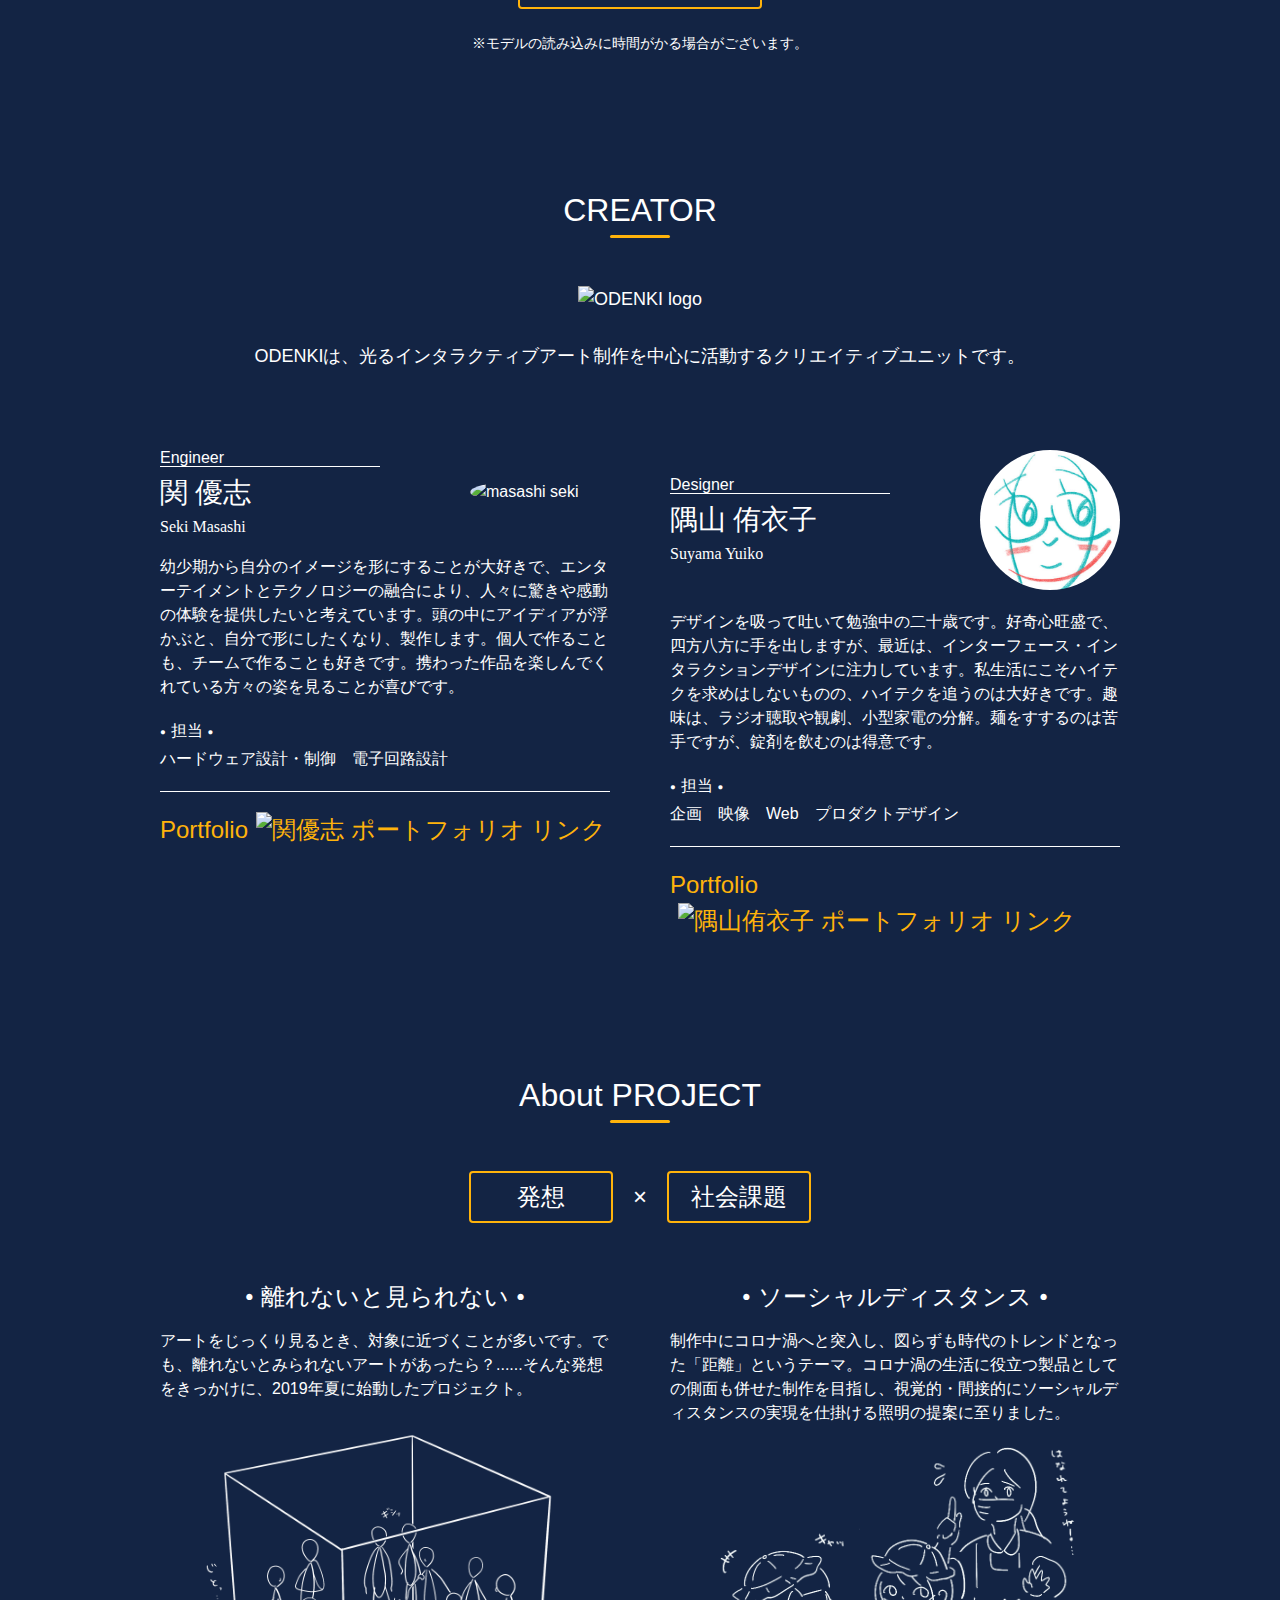
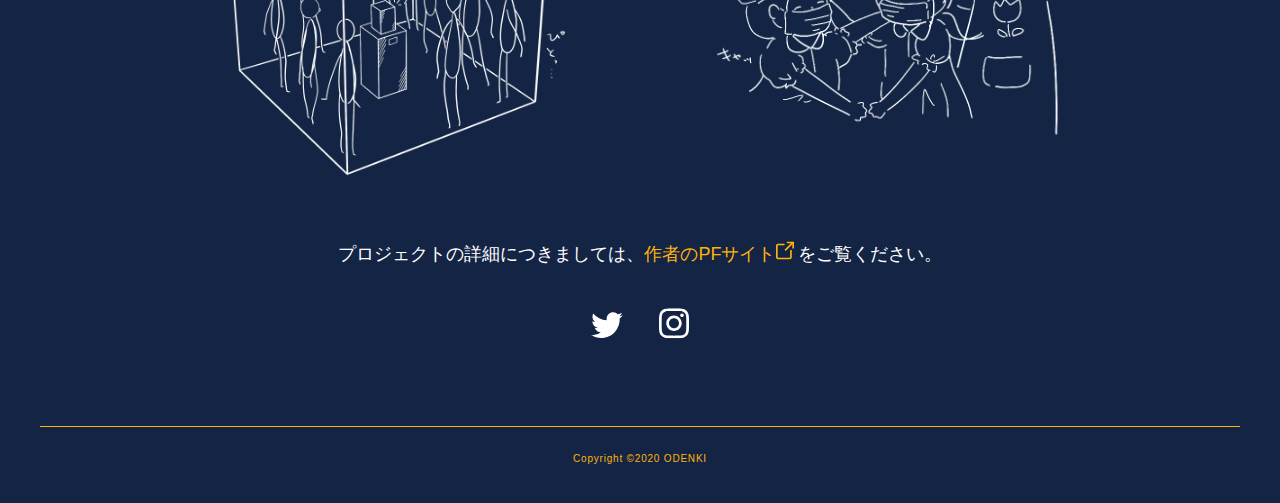
==== commit 29b85fff: "topに戻る修正" ====
--- a/docs/index.html
+++ b/docs/index.html
@@ -411,6 +411,12 @@
         </div>
       </div>
 
+      <div class="sns-icons">
+        <a href="https://twitter.com/odenki_lab" target="_blank"><img src="./img/twitter_32.svg" alt="Twitter"></a>
+        <a href="https://www.instagram.com/odenki_lab/" target="_blank"><img src="./img/instagram_30.svg"
+            alt="Instagram"></a>
+      </div>
+
     </section>
 
 
@@ -424,6 +430,8 @@
     <script async src="https://platform.twitter.com/widgets.js" charset="utf-8"></script>
   </div>-->
 
+
+
   <footer>
     <p>Copyright ©2020 ODENKI</p>
   </footer>
@@ -431,13 +439,8 @@
 
   <!--topに戻る-->
   <div id="js-scroll-fadein" class="js-scroll-fadein arrow">
-    <div class="sns-icons">
-      <a href="https://twitter.com/odenki_lab" target="_blank"><img src="./img/twitter_32.svg" alt="Twitter"></a>
-      <a href="https://www.instagram.com/odenki_lab/" target="_blank"><img src="./img/instagram_30.svg"
-          alt="Instagram"></a>
-    </div>
+
     <img id="view" src="./img/to-top.svg" width=32px height=auto>
-
   </div>
   <script src="js/index.js"></script>
   <!--読み込み最後じゃないと失敗するっぽい-->
--- a/docs/styles/styles.css
+++ b/docs/styles/styles.css
@@ -342,6 +342,9 @@
 opacity: 0.75;
 }
  
+.one-section:last-child{
+  margin-bottom:0;
+}
   
   footer {
     border-top: 1px solid #FFB30B;
@@ -354,12 +357,12 @@
      text-align: center;
      line-height: 1.5em;
      letter-spacing: 0.8px;
-     margin: 140px auto 32px auto;
+     margin: 80px auto 32px auto;
      padding: 20px 0 0 0;
     }
  
      footer p {
-       font-size:8pt; 
+       font-size:0.625rem; 
        color:#FFB30B;
       }
      footer a {
@@ -827,7 +830,7 @@
 }
 
 div.to-detail{
-  margin-top:60px;
+  margin:60px auto 40px auto;
   text-align: center;
   font-size:1.125rem;
   width:100%;
@@ -842,11 +845,11 @@
 }
 .sns-icons{
   margin-bottom:24px;
+  text-align: center;
 }
 .sns-icons a{
   text-align: center;
-  display:block;
-  margin-bottom:16px;
+  margin:0 16px;
 }
 
 
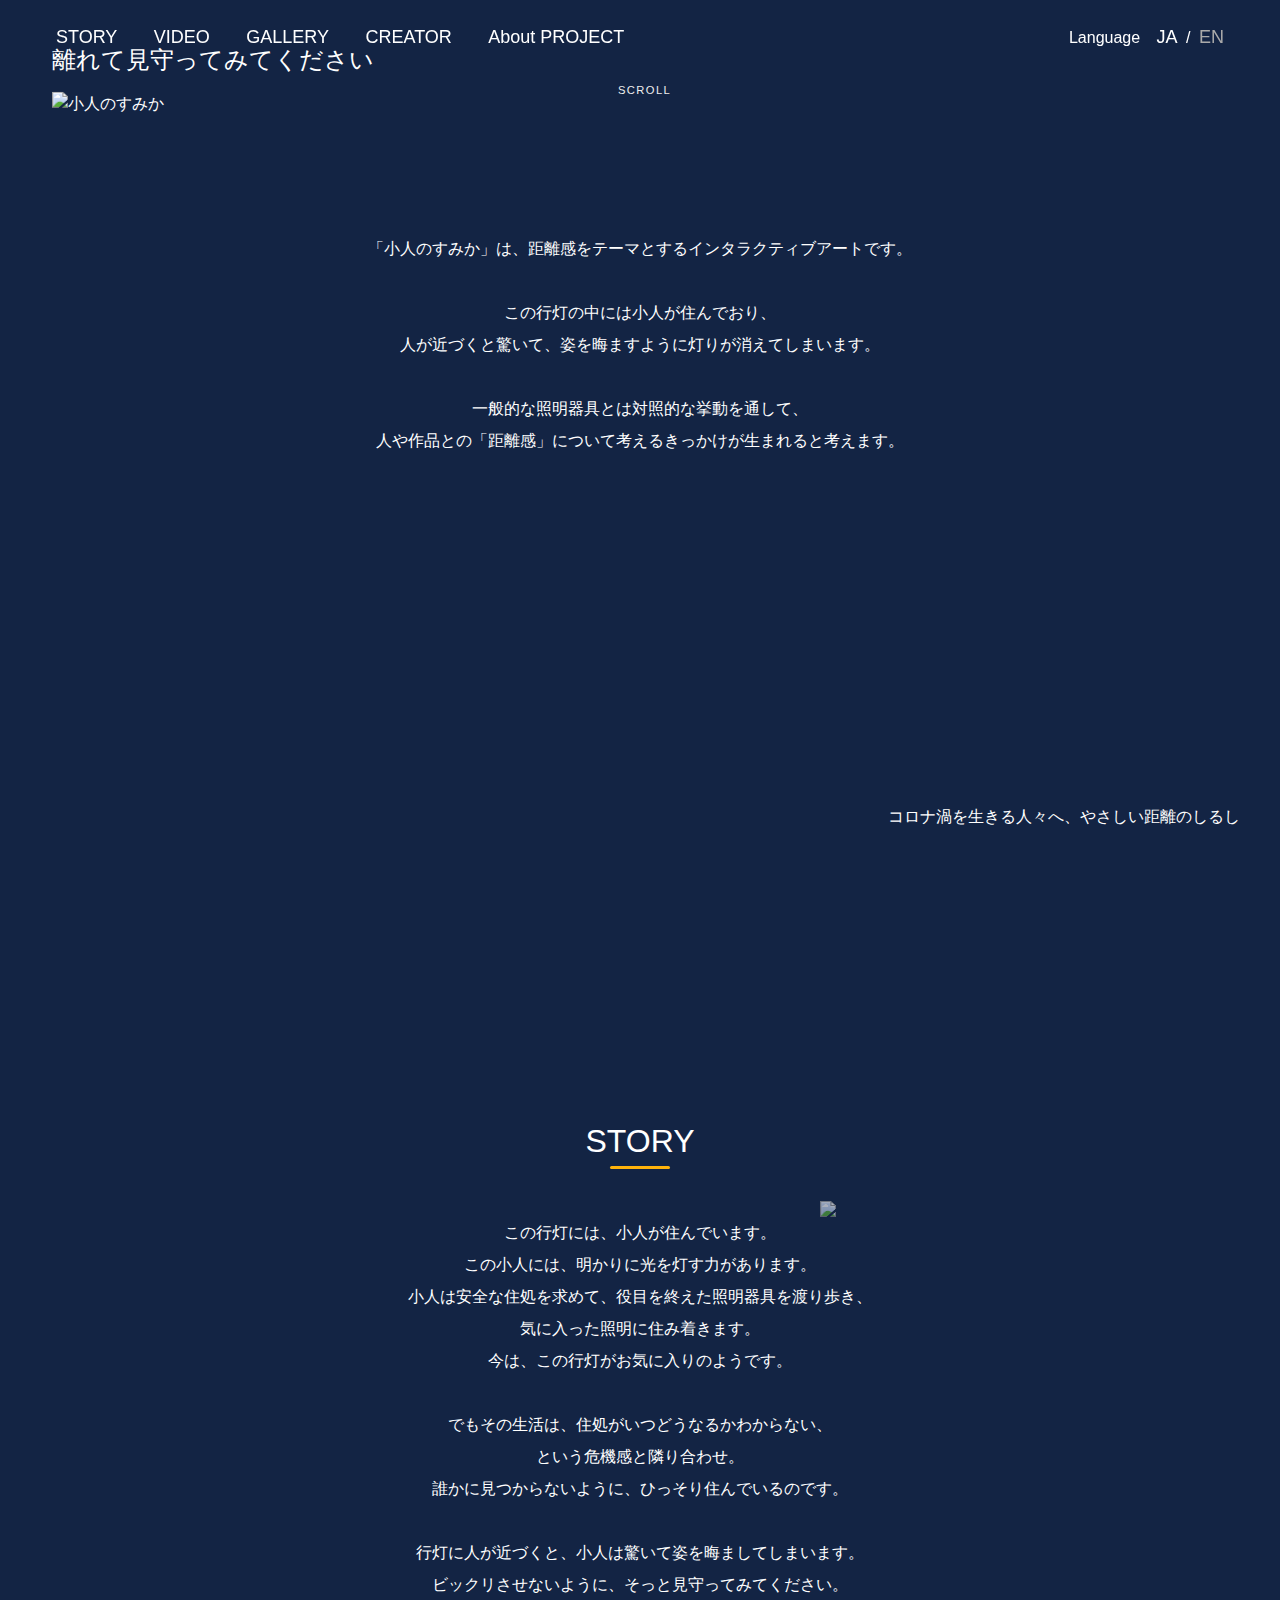
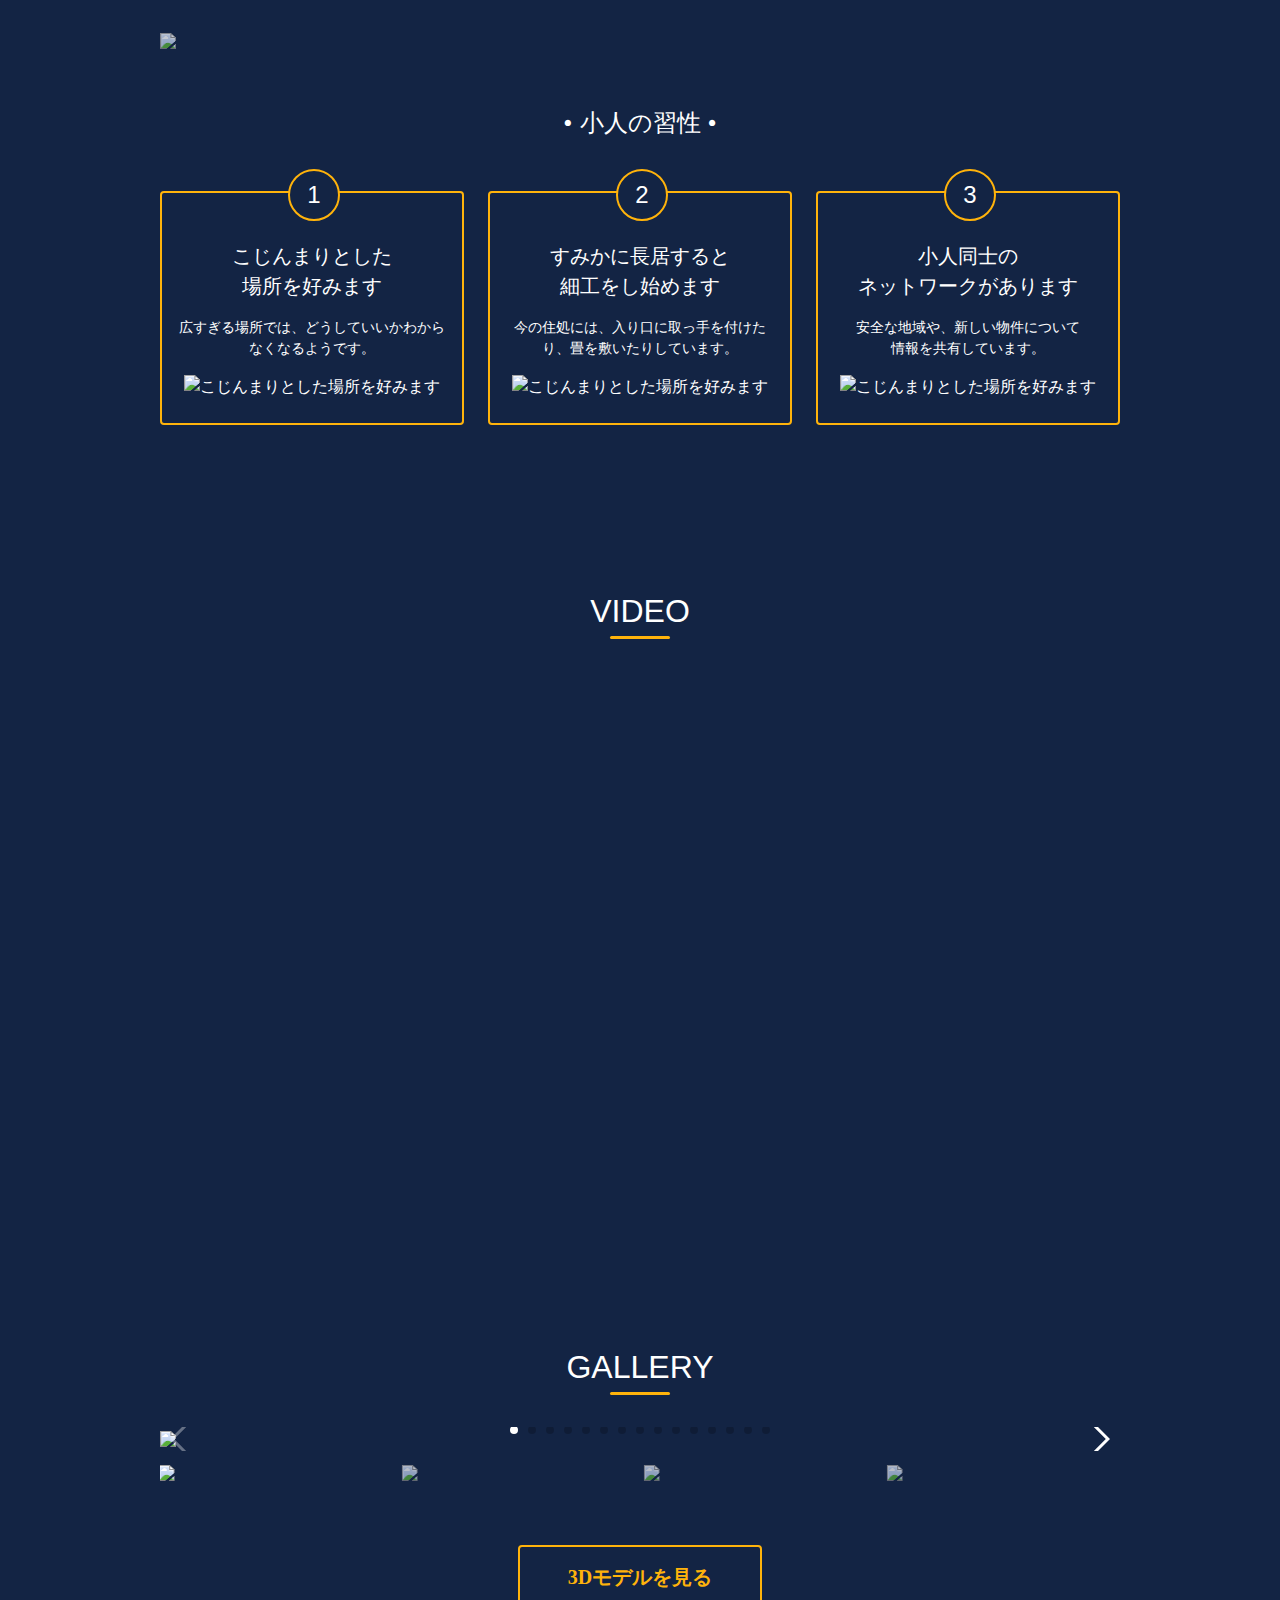
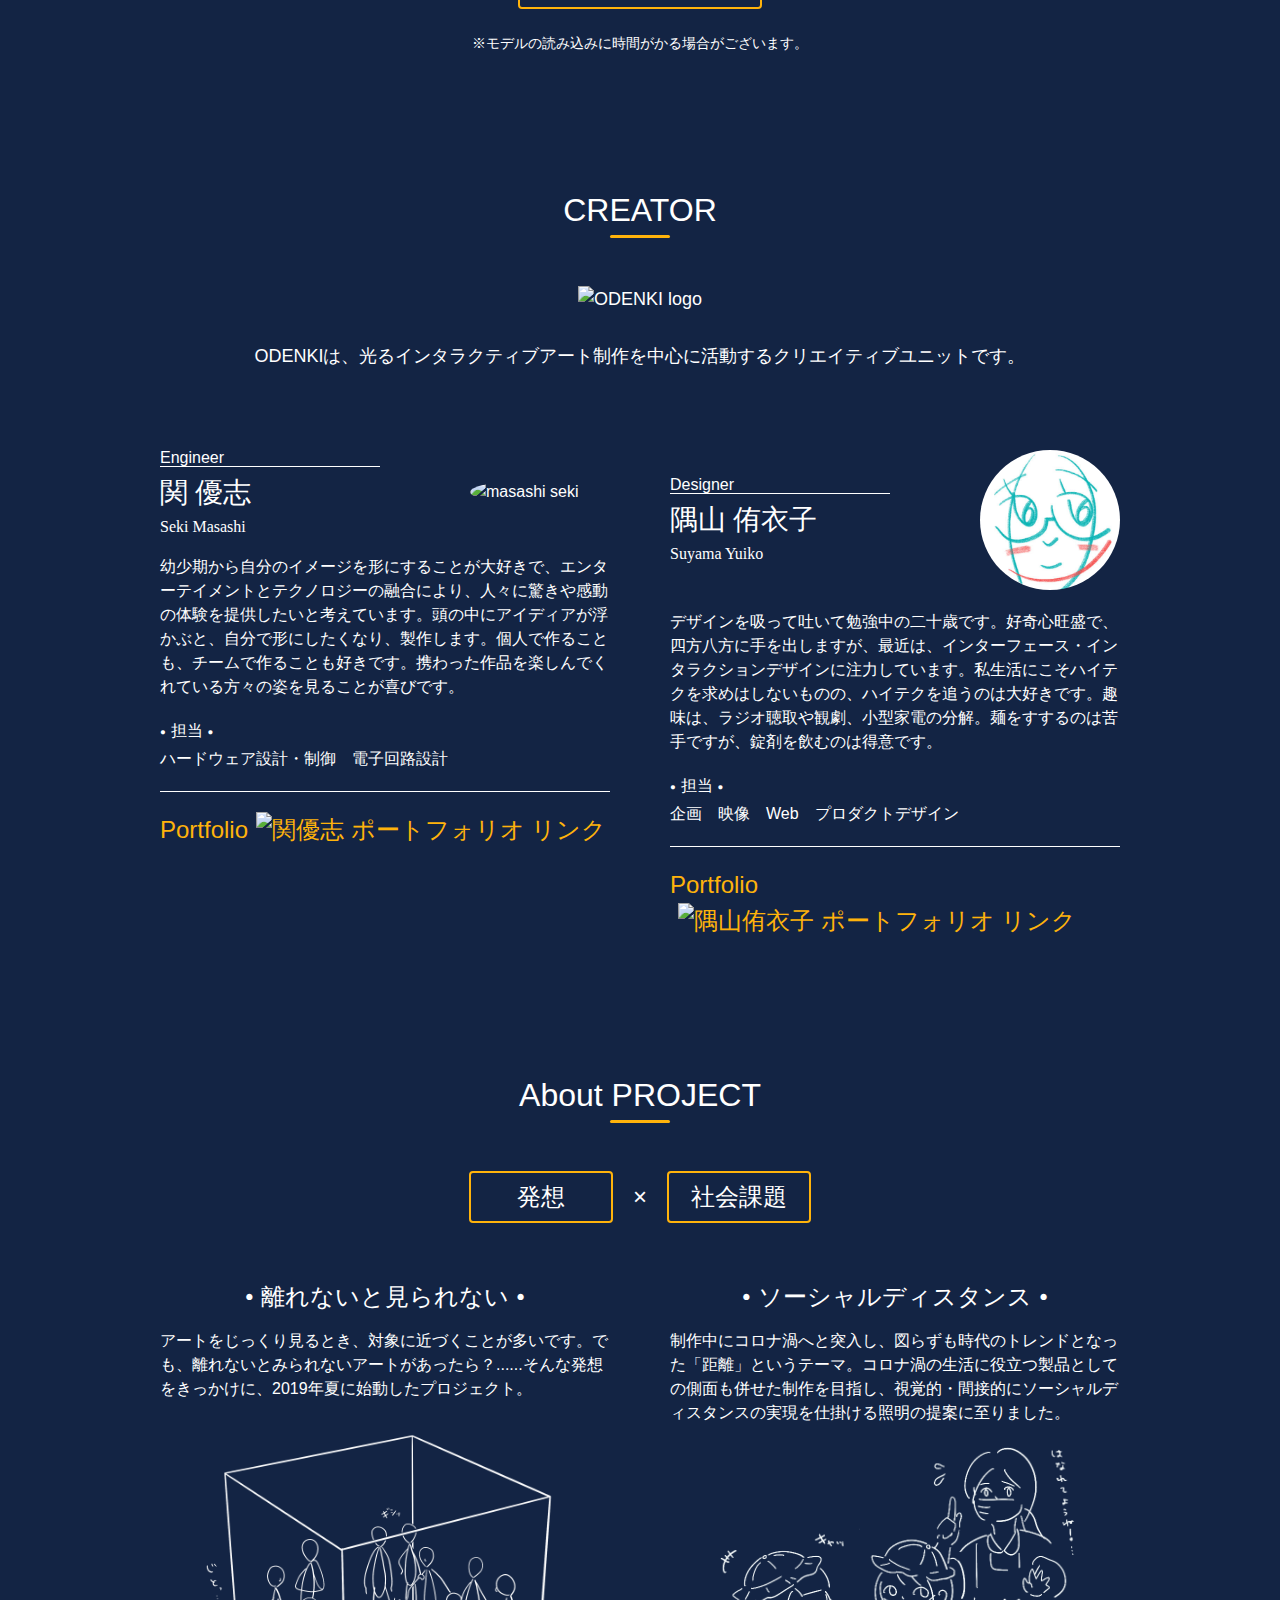
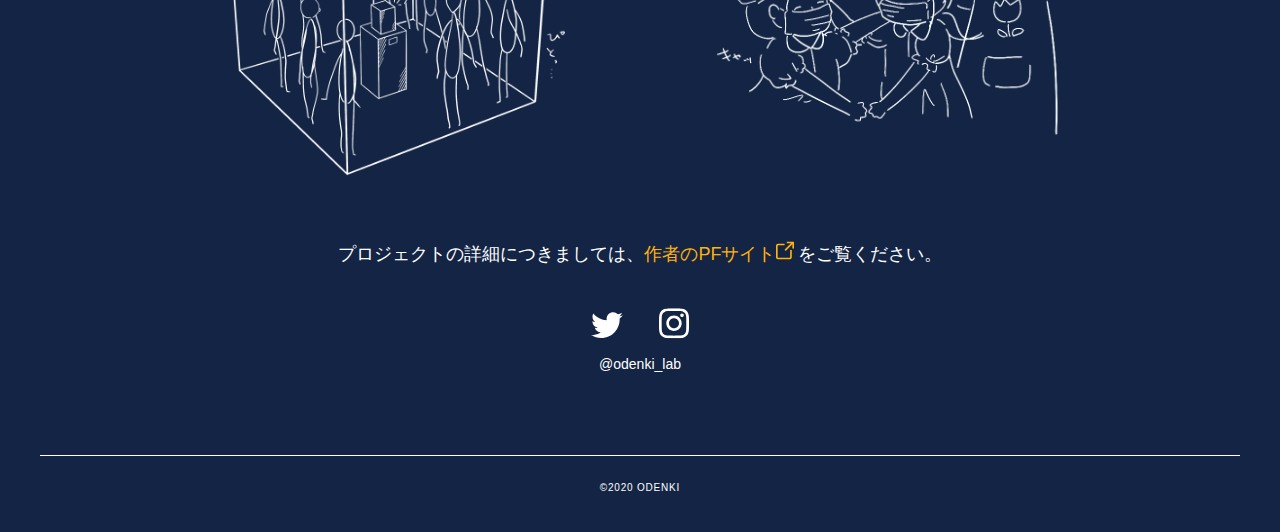
==== commit 5d7967b6: "アカウントのテキストの追加" ====
--- a/docs/index.html
+++ b/docs/index.html
@@ -415,6 +415,7 @@
         <a href="https://twitter.com/odenki_lab" target="_blank"><img src="./img/twitter_32.svg" alt="Twitter"></a>
         <a href="https://www.instagram.com/odenki_lab/" target="_blank"><img src="./img/instagram_30.svg"
             alt="Instagram"></a>
+        <p>@odenki_lab</p>
       </div>
 
     </section>
@@ -433,7 +434,7 @@
 
 
   <footer>
-    <p>Copyright ©2020 ODENKI</p>
+    <p>©2020 ODENKI</p>
   </footer>
 
 
--- a/docs/styles/styles.css
+++ b/docs/styles/styles.css
@@ -347,7 +347,7 @@
 }
   
   footer {
-    border-top: 1px solid #FFB30B;
+    border-top: 1px solid #fff;
      position: relative;
     /* display: table;*/
     max-width:1200px;
@@ -363,7 +363,7 @@
  
      footer p {
        font-size:0.625rem; 
-       color:#FFB30B;
+       color:#fff;
       }
      footer a {
        text-decoration: none; 
@@ -850,6 +850,10 @@
 .sns-icons a{
   text-align: center;
   margin:0 16px;
+}
+.sns-icons p{
+  margin-top:8px;
+  font-size:0.875rem;
 }
 
 
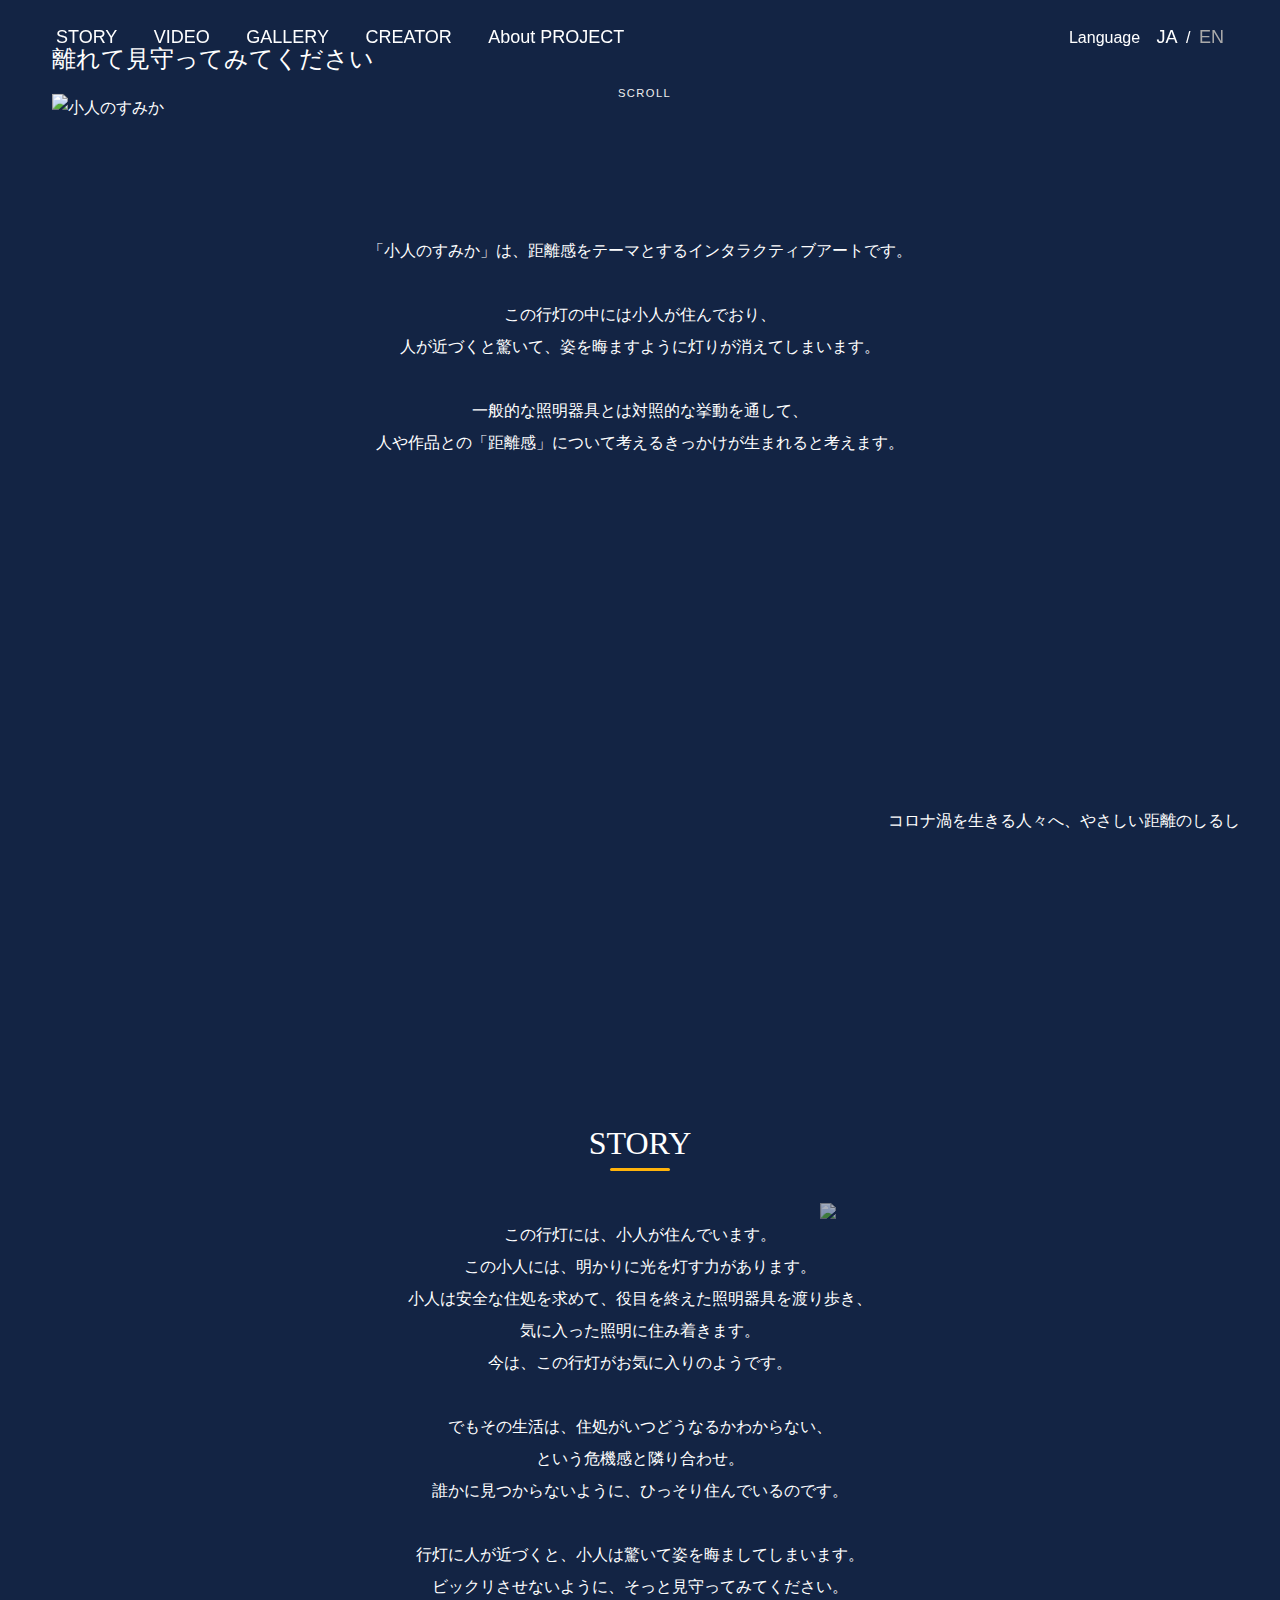
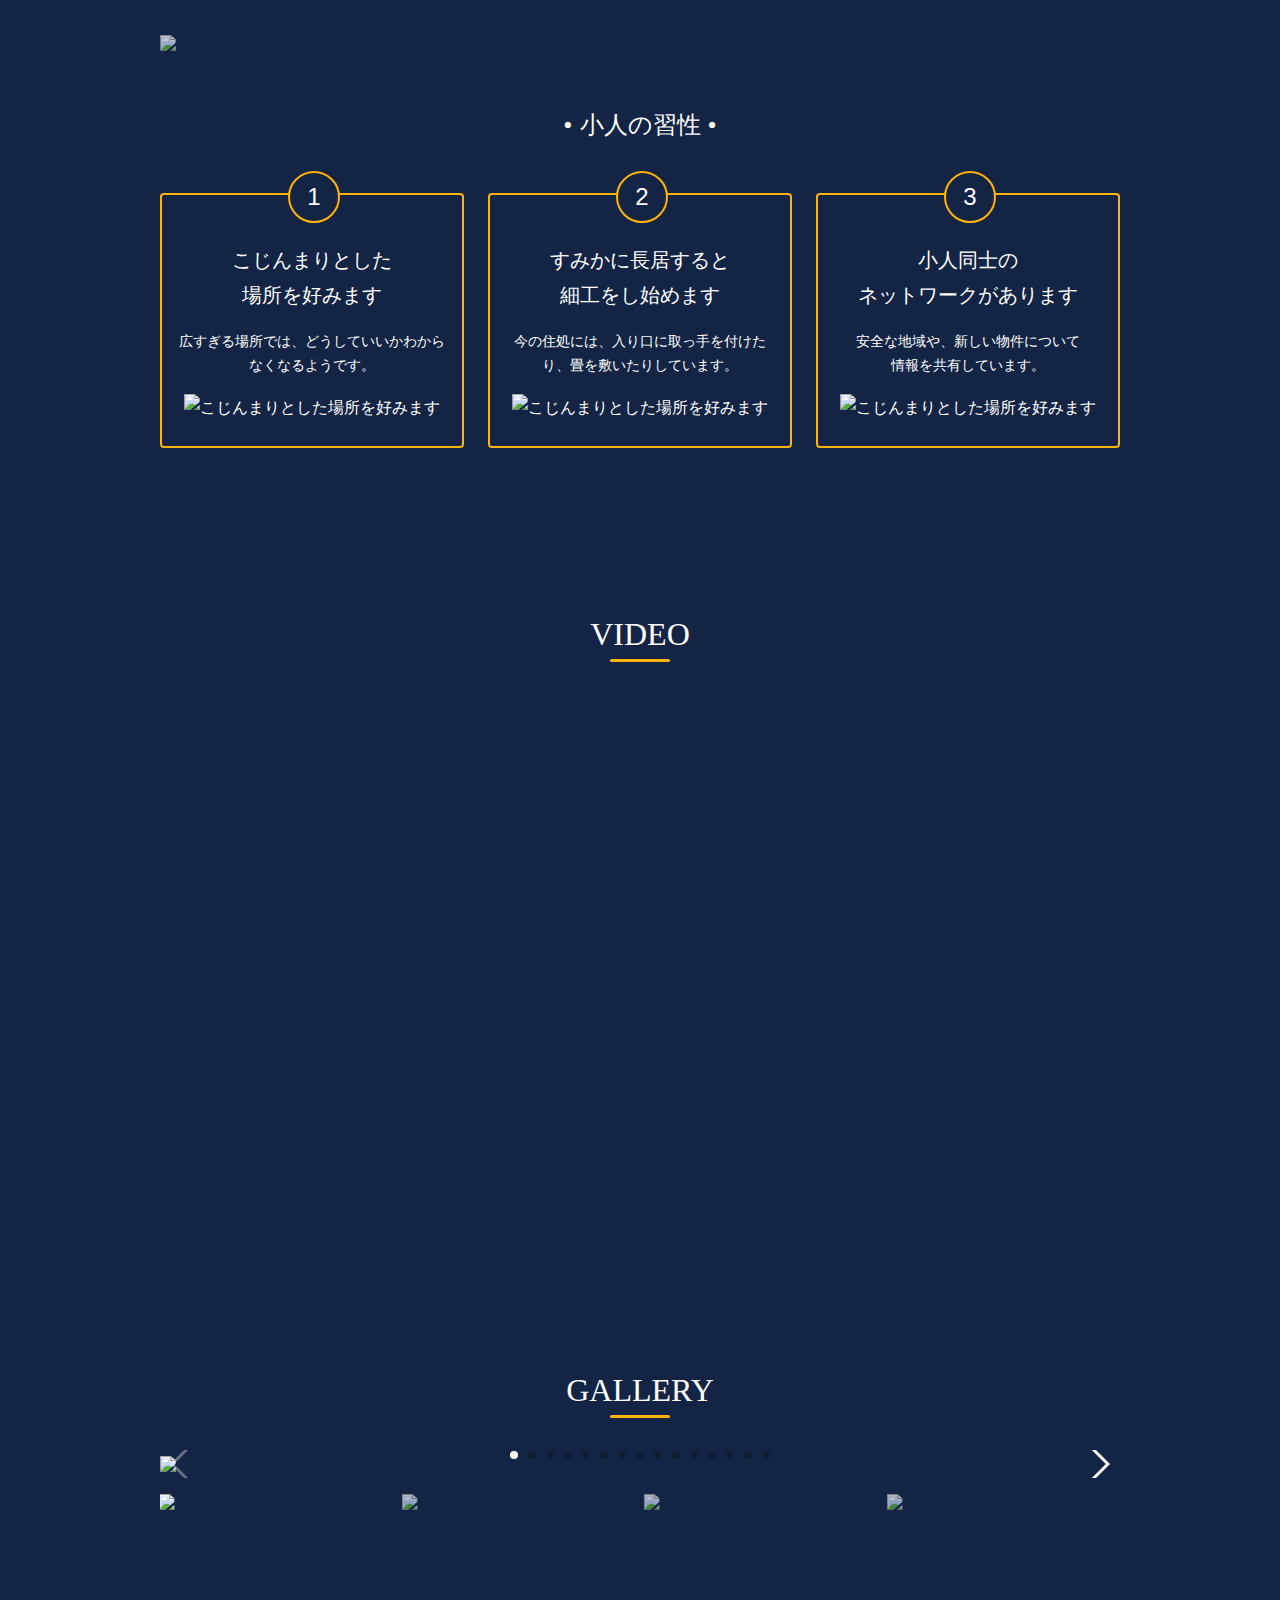
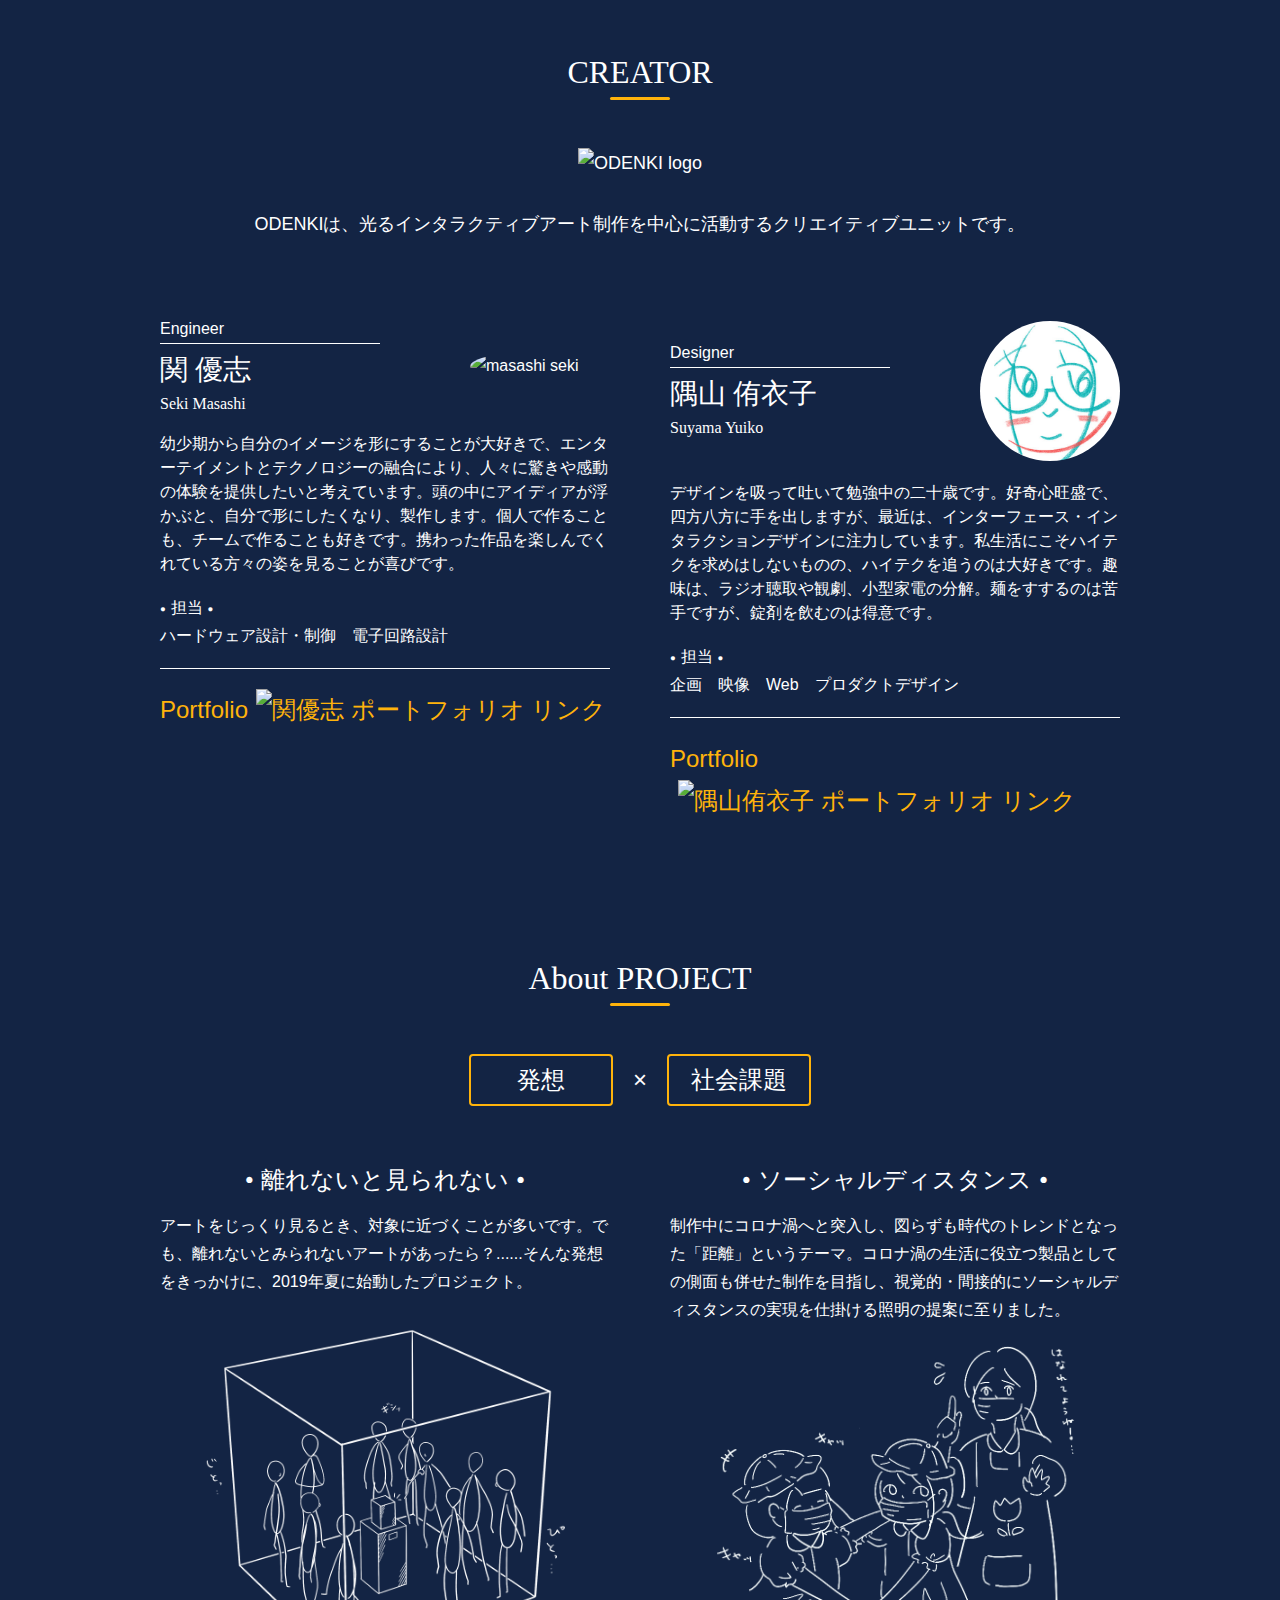
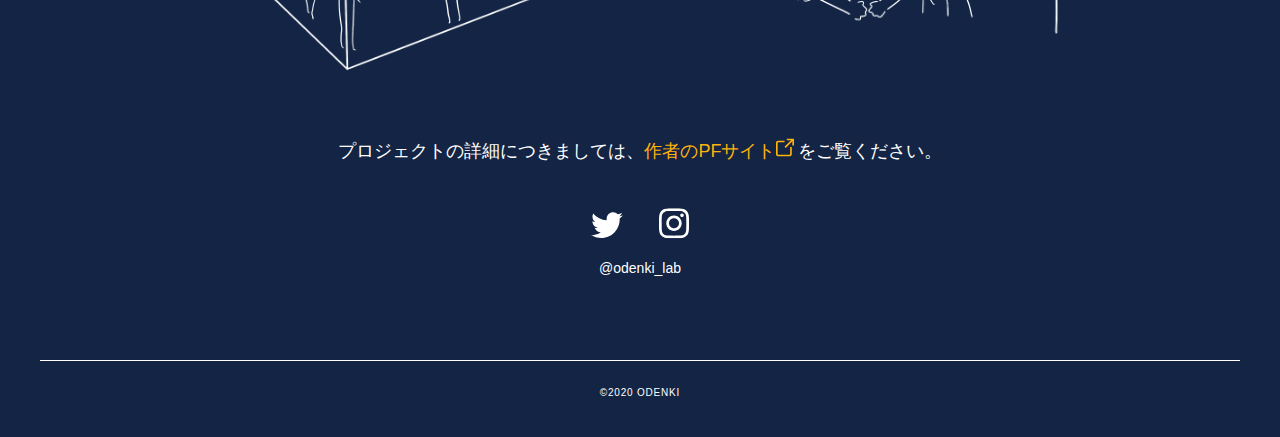
==== commit db73ea7f: "delete 3D viewer" ====
--- a/docs/index.html
+++ b/docs/index.html
@@ -297,10 +297,6 @@
 
 
 
-      <div class="model-link">
-        <a class="btn-border" href="./3dviewer/model.html">3Dモデルを見る</a>
-        <p>※モデルの読み込みに時間がかる場合がございます。</p>
-      </div>
 
     </section>
 
@@ -424,13 +420,6 @@
 
 
   </main>
-  <!--
-  <div class="follow-twitter">
-    <a href="https://twitter.com/odenki_lab?ref_src=twsrc%5Etfw" class="twitter-follow-button"
-      data-show-count="false">Follow @odenki_lab</a>
-    <script async src="https://platform.twitter.com/widgets.js" charset="utf-8"></script>
-  </div>-->
-
 
 
   <footer>
--- a/docs/styles/styles.css
+++ b/docs/styles/styles.css
@@ -196,6 +196,7 @@
    a.section-title {
     position: relative;
        font-weight: 400;
+       font-family: "A1 Gothic R";
       /* letter-spacing:0.07em;*/
        font-size: 2rem;
        color: #FFF;
@@ -256,7 +257,7 @@
   color: #FFF;
   margin: 0px auto;
   font-family: /*'Source Code Pro',*/"A1 Gothic L","Hiragino Kaku Gothic ProN", "ヒラギノ角ゴ ProN W3","遊ゴシック",sans-serif;
-line-height:1.5;
+line-height:1.75;
  
   }
   a{
@@ -764,6 +765,7 @@
 }
 
 p.job-title{
+  padding-bottom:6px;
 margin-bottom:12px;
 font-size:1rem;
 border-bottom:solid 1px #fff;
@@ -974,6 +976,7 @@
 -webkit-transform: translate(-50%,-50%);
 transform: translate(-50%,-50%);
         text-align: center;
+        font-size:0.875rem;
         }
 
       a.section-title {
